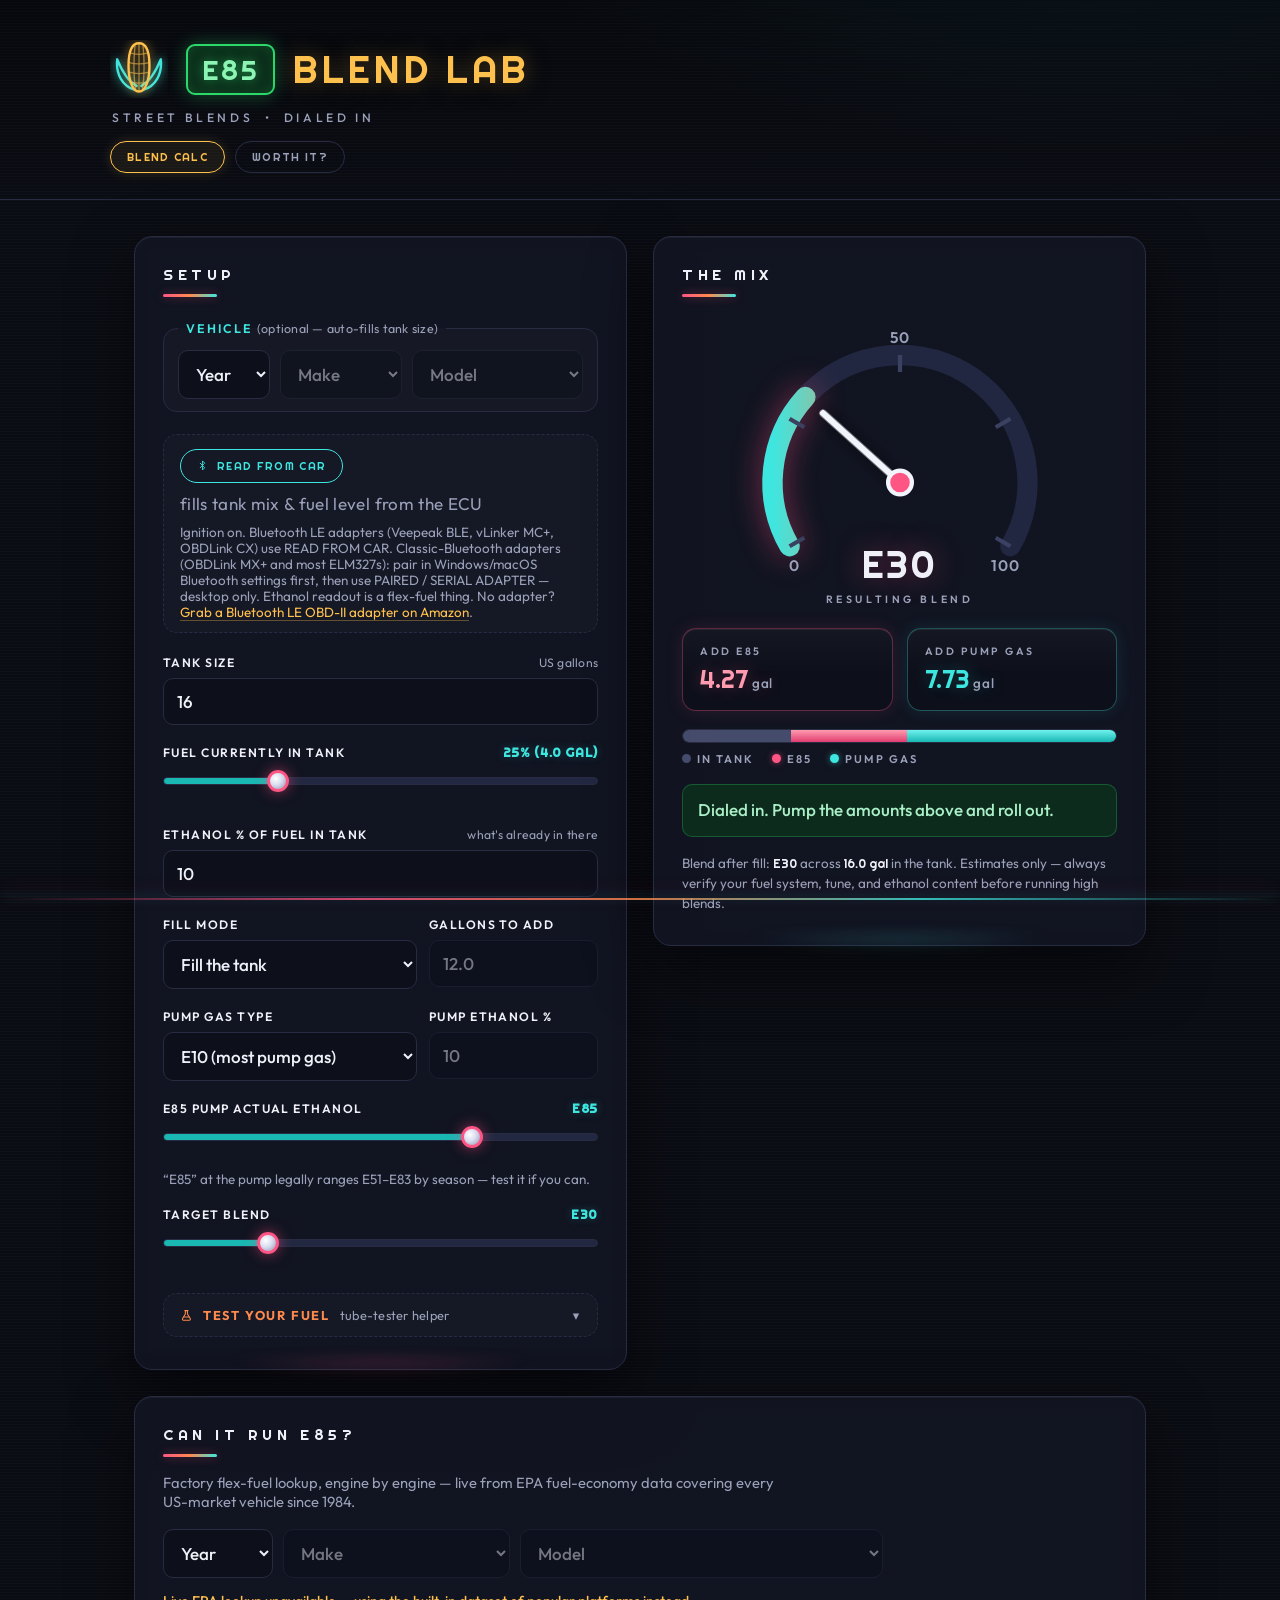
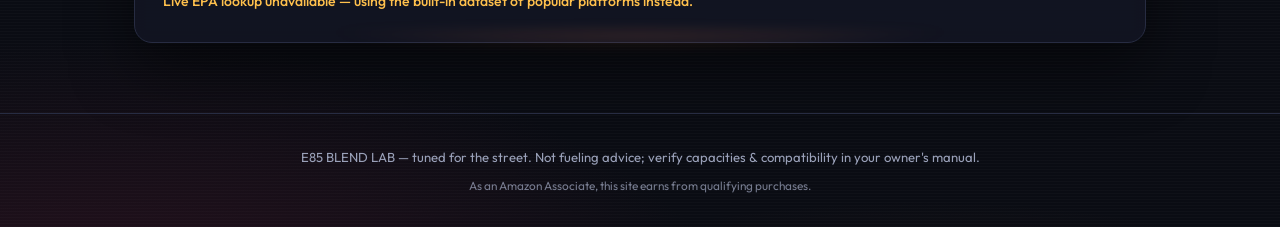
==== index.html @ 96142845 "Alpha: SEO pass — og:image card, sitemap, robots, JSON-LD, canonicals - og-image.png: 1200x630 neon " ====
<!DOCTYPE html>
<html lang="en">
<head>
<meta charset="UTF-8">
<meta name="viewport" content="width=device-width, initial-scale=1.0">
<title>E85 Blend Lab — Ethanol Mix Calculator</title>
<meta name="description" content="Retro California neon E85 blend calculator: dial in your target ethanol mix from your tank size, fuel level, and pump fuel.">
<meta name="color-scheme" content="dark">
<meta name="theme-color" content="#0a0c13">
<meta property="og:type" content="website">
<meta property="og:title" content="E85 Blend Lab — Ethanol Mix Calculator">
<meta property="og:description" content="Dial in your target ethanol blend: tank size, fuel level, pump gas, seasonal E85 — it tells you exactly what to pump.">
<meta property="og:url" content="https://protechguy.github.io/e85calc/">
<meta property="og:image" content="https://protechguy.github.io/e85calc/og-image.png">
<meta property="og:image:width" content="1200">
<meta property="og:image:height" content="630">
<meta name="twitter:card" content="summary_large_image">
<link rel="canonical" href="https://protechguy.github.io/e85calc/">
<link rel="preconnect" href="https://fonts.googleapis.com">
<link rel="preconnect" href="https://fonts.gstatic.com" crossorigin>
<link href="https://fonts.googleapis.com/css2?family=Righteous&family=Outfit:wght@400;500;600;700&display=swap" rel="stylesheet">
<link rel="stylesheet" href="styles.css">
<link rel="icon" href="icon.svg" type="image/svg+xml">
<link rel="apple-touch-icon" href="apple-touch-icon.png">
<link rel="manifest" href="manifest.webmanifest">
<script type="application/ld+json">
{
  "@context": "https://schema.org",
  "@type": "WebApplication",
  "name": "E85 Blend Lab",
  "url": "https://protechguy.github.io/e85calc/",
  "description": "Free E85 blend calculator: dial in your target ethanol mix from tank size, fuel level, and pump fuel — with factory flex-fuel lookup and OBD-II readout.",
  "applicationCategory": "UtilityApplication",
  "operatingSystem": "Any",
  "offers": { "@type": "Offer", "price": "0", "priceCurrency": "USD" }
}
</script>
</head>
<body>

<noscript>
  <p class="noscript-banner">This calculator needs JavaScript to run the blend math — enable it and reload.</p>
</noscript>

<header class="site-header">
  <div class="header-inner">
    <div class="logo">
      <svg class="logo-cob" width="52" height="52" viewBox="0 0 72 72" aria-hidden="true"
           fill="none" stroke-linecap="round" stroke-linejoin="round">
        <g class="cob-husk" stroke="#3ee6e0" stroke-width="3">
          <path d="M31 62 C15 57 7 42 9 24 C15 39 22 51 33 57"/>
          <path d="M41 62 C57 57 65 42 63 24 C57 39 50 51 39 57"/>
        </g>
        <g class="cob-body" stroke="#ffc14d" stroke-width="3" fill="#ffc14d0d">
          <path d="M36 4 C45 4 49 14 49 32 C49 50 44 64 36 64 C28 64 23 50 23 32 C23 14 27 4 36 4 Z"/>
        </g>
        <g class="cob-kernels" stroke="#ffc14d" stroke-width="1.6" opacity=".75">
          <path d="M31 7 C29.5 22 29.5 46 31.5 61"/>
          <path d="M36 4.5 L36 64"/>
          <path d="M41 7 C42.5 22 42.5 46 40.5 61"/>
          <path d="M24.5 16 Q36 19.5 47.5 16"/>
          <path d="M23.5 28 Q36 31.5 48.5 28"/>
          <path d="M23.5 40 Q36 43.5 48.5 40"/>
          <path d="M25 52 Q36 55 47 52"/>
        </g>
      </svg>
      <h1><span class="plate">E85</span> BLEND LAB</h1>
    </div>
    <p class="tagline">STREET BLENDS &nbsp;•&nbsp; DIALED IN</p>
    <nav class="site-nav" aria-label="Pages">
      <a class="nav-link is-current" href="./" aria-current="page">BLEND CALC</a>
      <a class="nav-link" href="costs.html">WORTH IT?</a>
    </nav>
  </div>
</header>

<main class="layout">

  <!-- ══════════ INPUTS ══════════ -->
  <section class="panel panel-inputs" aria-labelledby="inputs-title">
    <h2 id="inputs-title" class="panel-title">SETUP</h2>

    <fieldset class="veh-picker">
      <legend>VEHICLE <span class="optional">(optional — auto-fills tank size)</span></legend>
      <div class="veh-row">
        <select id="veh-year" aria-label="Vehicle year">
          <option value="">Year</option>
        </select>
        <select id="veh-make" aria-label="Vehicle make" disabled>
          <option value="">Make</option>
        </select>
        <select id="veh-model" aria-label="Vehicle model" disabled>
          <option value="">Model</option>
        </select>
      </div>
      <div id="veh-note" class="veh-note" role="status"></div>
    </fieldset>

    <!-- OBD-II readout — only revealed where Web Bluetooth / Web Serial exist -->
    <div id="obd-reader" class="obd-reader" hidden>
      <div class="obd-row">
        <button type="button" id="obd-btn" class="btn-neon">
          <svg class="ico" viewBox="0 0 24 24" aria-hidden="true"><path d="M7 7l10 10-5 5V2l5 5L7 17"/></svg>
          READ FROM CAR
        </button>
        <button type="button" id="obd-serial-btn" class="btn-neon" hidden>
          <svg class="ico" viewBox="0 0 24 24" aria-hidden="true"><path d="M4 9h16v6a2 2 0 0 1-2 2H6a2 2 0 0 1-2-2V9z"/><path d="M8 9V6m8 3V6M12 17v4"/></svg>
          PAIRED / SERIAL ADAPTER
        </button>
        <span class="optional">fills tank mix &amp; fuel level from the ECU</span>
      </div>
      <p id="obd-status" class="obd-status" role="status"></p>
      <p class="hint-block">
        Ignition on. Bluetooth&nbsp;LE adapters (Veepeak BLE, vLinker MC+, OBDLink&nbsp;CX)
        use READ FROM CAR. Classic-Bluetooth adapters (OBDLink&nbsp;MX+ and most ELM327s):
        pair in Windows/macOS Bluetooth settings first, then use PAIRED&nbsp;/&nbsp;SERIAL
        ADAPTER — desktop only. Ethanol readout is a flex-fuel thing.
        No adapter? <a class="aff-link" href="https://www.amazon.com/s?k=bluetooth+le+obd2+adapter&amp;tag=dosecomp-20" target="_blank" rel="sponsored noopener">Grab a Bluetooth&nbsp;LE OBD-II adapter on Amazon</a>.
      </p>
    </div>

    <div class="field">
      <label for="tank-size">TANK SIZE <span class="hint">US gallons</span></label>
      <input type="number" id="tank-size" min="1" max="60" step="0.1" value="16" inputmode="decimal">
    </div>

    <div class="field">
      <label for="fuel-level">FUEL CURRENTLY IN TANK <output id="fuel-level-out" for="fuel-level">25% (4.0 gal)</output></label>
      <input type="range" id="fuel-level" min="0" max="100" step="1" value="25">
    </div>

    <div class="field">
      <label for="current-eth">ETHANOL % OF FUEL IN TANK <span class="hint">what's already in there</span></label>
      <input type="number" id="current-eth" min="0" max="100" step="1" value="10" inputmode="numeric">
    </div>

    <div class="field-row">
      <div class="field">
        <label for="fill-mode">FILL MODE</label>
        <select id="fill-mode">
          <option value="full" selected>Fill the tank</option>
          <option value="partial">Partial fill…</option>
        </select>
      </div>
      <div class="field">
        <label for="add-gal">GALLONS TO ADD</label>
        <input type="number" id="add-gal" min="0" step="0.1" value="12" disabled inputmode="decimal">
      </div>
    </div>

    <div class="field-row">
      <div class="field">
        <label for="pump-type">PUMP GAS TYPE</label>
        <select id="pump-type">
          <option value="e10" selected>E10 (most pump gas)</option>
          <option value="e0">E0 (ethanol-free)</option>
          <option value="e15">E15</option>
          <option value="custom">Custom…</option>
        </select>
      </div>
      <div class="field">
        <label for="pump-eth">PUMP ETHANOL %</label>
        <input type="number" id="pump-eth" min="0" max="100" step="1" value="10" disabled inputmode="numeric">
      </div>
    </div>

    <div class="field">
      <label for="e85-eth">E85 PUMP ACTUAL ETHANOL <output id="e85-eth-out" for="e85-eth">E85</output></label>
      <input type="range" id="e85-eth" min="51" max="98" step="1" value="85">
      <p class="hint-block">“E85” at the pump legally ranges E51–E83 by season — test it if you can.</p>
    </div>

    <div class="field field-target">
      <label for="target-eth">TARGET BLEND <output id="target-eth-out" for="target-eth">E30</output></label>
      <input type="range" id="target-eth" min="10" max="98" step="1" value="30" class="target-slider">
    </div>

    <details class="tester">
      <summary>
        <svg class="ico" viewBox="0 0 24 24" aria-hidden="true"><path d="M9 3h6M10 3v6.2L4.8 18a2 2 0 0 0 1.7 3h11a2 2 0 0 0 1.7-3L14 9.2V3"/><path d="M7.5 15h9"/></svg>
        TEST YOUR FUEL <span class="optional">tube-tester helper</span>
      </summary>
      <p class="hint-block">
        Fill the tube with water to a line, top up with fuel, cap and shake, then
        let it settle. Ethanol bonds to the water and raises the separation line —
        enter the three readings and skip the printed scale.
      </p>
      <div class="tester-row">
        <div class="field">
          <label for="test-water">WATER LINE <span class="hint">ml</span></label>
          <input type="number" id="test-water" min="0" step="0.1" value="2" inputmode="decimal">
        </div>
        <div class="field">
          <label for="test-total">FUEL FILLED TO <span class="hint">ml</span></label>
          <input type="number" id="test-total" min="0" step="0.1" value="10" inputmode="decimal">
        </div>
        <div class="field">
          <label for="test-sep">LINE AFTER SHAKE <span class="hint">ml</span></label>
          <input type="number" id="test-sep" min="0" step="0.1" inputmode="decimal">
        </div>
      </div>
      <div class="tester-result">
        <span id="test-result" class="tester-pct">—</span>
        <button type="button" id="test-use-e85" class="btn-neon" disabled>USE FOR E85 PUMP</button>
        <button type="button" id="test-use-tank" class="btn-neon" disabled>USE FOR TANK MIX</button>
      </div>
      <p class="hint-block">Approximate — ignores the small volume shrink when water and ethanol mix, same as most testers' printed scales.</p>
      <p class="hint-block">No tester yet? <a class="aff-link" href="https://www.amazon.com/s?k=e85+ethanol+fuel+test+kit&amp;tag=dosecomp-20" target="_blank" rel="sponsored noopener">Grab a tube tester on Amazon</a> — a few bucks, lives in the glovebox.</p>
    </details>
  </section>

  <!-- ══════════ RESULTS ══════════ -->
  <section class="panel panel-results" aria-labelledby="results-title">
    <h2 id="results-title" class="panel-title">THE MIX</h2>

    <div class="gauge-wrap">
      <svg class="gauge" viewBox="0 0 200 170" role="img" aria-label="Resulting ethanol blend gauge">
        <defs>
          <linearGradient id="gauge-grad" x1="0%" y1="100%" x2="100%" y2="100%">
            <stop offset="0%" stop-color="#3ee6e0"/>
            <stop offset="50%" stop-color="#ff8a4d"/>
            <stop offset="100%" stop-color="#ff5585"/>
          </linearGradient>
        </defs>
        <path class="gauge-track" d="M 35.05 132.5 A 75 75 0 1 1 164.95 132.5" />
        <path id="gauge-arc" class="gauge-fill" d="M 35.05 132.5 A 75 75 0 1 1 164.95 132.5" />
        <g class="gauge-ticks" aria-hidden="true">
          <line x1="100" y1="20" x2="100" y2="30"/>
          <line x1="35.05" y1="132.5" x2="43.7" y2="127.5"/>
          <line x1="164.95" y1="132.5" x2="156.3" y2="127.5"/>
          <line x1="35" y1="57.5" x2="43.7" y2="62.5"/>
          <line x1="165" y1="57.5" x2="156.3" y2="62.5"/>
        </g>
        <g class="gauge-tick-labels" aria-hidden="true">
          <text x="38" y="147" text-anchor="middle">0</text>
          <text x="100" y="13" text-anchor="middle">50</text>
          <text x="162" y="147" text-anchor="middle">100</text>
        </g>
        <line id="gauge-needle" class="gauge-needle" x1="100" y1="95" x2="100" y2="34"/>
        <circle class="gauge-hub" cx="100" cy="95" r="7"/>
      </svg>
      <div class="gauge-readout">
        <span id="gauge-value" class="gauge-big">E30</span>
        <span class="gauge-label">RESULTING BLEND</span>
      </div>
    </div>

    <div class="orders">
      <div class="order-card order-e85">
        <span class="order-label">ADD E85</span>
        <span id="add-e85" class="order-value">0.00<span class="unit"> gal</span></span>
      </div>
      <div class="order-card order-gas">
        <span class="order-label">ADD PUMP GAS</span>
        <span id="add-gas" class="order-value">0.00<span class="unit"> gal</span></span>
      </div>
    </div>

    <div class="mix-bar" aria-hidden="true">
      <div id="mix-existing" class="mix-seg seg-existing" title="Fuel already in tank"></div>
      <div id="mix-e85" class="mix-seg seg-e85" title="E85 to add"></div>
      <div id="mix-gas" class="mix-seg seg-gas" title="Pump gas to add"></div>
    </div>
    <div class="mix-legend">
      <span><i class="dot dot-existing"></i>IN TANK</span>
      <span><i class="dot dot-e85"></i>E85</span>
      <span><i class="dot dot-gas"></i>PUMP GAS</span>
    </div>

    <p id="status-msg" class="status ok" role="status"></p>

    <p class="fine-print">
      Blend after fill: <strong id="final-blend">E30</strong> across
      <strong id="final-total">16.0 gal</strong> in the tank. Estimates only — always verify
      your fuel system, tune, and ethanol content before running high blends.
    </p>
  </section>

  <!-- ══════════ COMPATIBILITY ══════════ -->
  <section class="panel panel-compat" aria-labelledby="compat-title">
    <h2 id="compat-title" class="panel-title">CAN IT RUN E85?</h2>
    <p class="compat-intro">
      Factory flex-fuel lookup, engine by engine — live from EPA fuel-economy
      data covering every US-market vehicle since 1984.
    </p>

    <div class="veh-row compat-row">
      <select id="compat-year" aria-label="Compatibility check: vehicle year">
        <option value="">Year</option>
      </select>
      <select id="compat-make" aria-label="Compatibility check: vehicle make" disabled>
        <option value="">Make</option>
      </select>
      <select id="compat-model" aria-label="Compatibility check: vehicle model" disabled>
        <option value="">Model</option>
      </select>
    </div>

    <p id="compat-status" class="compat-status" role="status" hidden></p>
    <div id="compat-verdict" class="compat-verdict" hidden></div>
    <div id="compat-tank" class="compat-tank" hidden></div>
    <ul id="compat-variants" class="compat-variants" hidden></ul>
    <div id="compat-mods" class="compat-mods" hidden></div>
  </section>

</main>

<button type="button" id="quickbar" class="quickbar" aria-label="Jump to results">
  <span id="qb-blend" class="quickbar-blend">E30</span>
  <span class="quickbar-adds">
    <span class="qb-e85">E85 <span id="qb-e85">0.0</span> gal</span>
    <span class="qb-gas">GAS <span id="qb-gas">0.0</span> gal</span>
  </span>
  <span class="quickbar-arrow" aria-hidden="true">▼</span>
</button>

<footer class="site-footer">
  <p>E85 BLEND LAB — tuned for the street. Not fueling advice; verify capacities &amp; compatibility in your owner's manual.</p>
  <p class="aff-disclosure">As an Amazon Associate, this site earns from qualifying purchases.</p>
</footer>

<script src="vehicles.js"></script>
<script src="app.js"></script>
<script src="compat.js"></script>
<script src="obd.js"></script>
</body>
</html>
---- styles.css ----
/* ═══════════════════════════════════════════════════════════════════════
   E85 BLEND LAB — retro California neon theme
   Sunset-strip aesthetic: asphalt ground, glassy panels, magenta/teal
   neon with a warm sunset accent.
   ═══════════════════════════════════════════════════════════════════════ */

:root {
  color-scheme: dark;        /* native controls (spinners, dropdowns) in dark */
  --magenta: #ff5585;        /* warm coral-magenta neon */
  --magenta-hot: #ff9bb0;
  --sunset: #ff8a4d;         /* sunset orange */
  --teal: #3ee6e0;          /* neon teal */
  --teal-deep: #19b8b3;
  --green: #2bd96a;
  --amber: #ffc14d;
  --ink: #0a0c13;           /* midnight asphalt */
  --panel: #131624da;
  --panel-deep: #0d101b;
  --line: #272c42;
  --text: #f0f1f8;
  --text-dim: #9aa1b9;
  --font-display: "Righteous", "Segoe UI", system-ui, sans-serif;
  --font-ui: "Outfit", "Segoe UI", system-ui, sans-serif;
}

* { box-sizing: border-box; }

/* `hidden` must always win, even over display:flex/grid rules below */
[hidden] { display: none !important; }

html, body { margin: 0; padding: 0; }

body {
  min-height: 100vh;
  font-family: var(--font-ui);
  font-size: 17px;
  color: var(--text);
  background:
    /* neon underglow washes */
    radial-gradient(1000px 480px at 85% -8%, #12454d66, transparent 62%),
    radial-gradient(1100px 560px at 8% 108%, #6e1f3859, transparent 60%),
    radial-gradient(700px 300px at 50% 115%, #ff55852e, transparent 70%),
    radial-gradient(900px 380px at 72% 112%, #ff8a4d21, transparent 65%),
    /* fine asphalt grain */
    repeating-linear-gradient(0deg, #ffffff05 0 1px, transparent 1px 3px),
    var(--ink);
}

/* neon horizon line pinned to the bottom of the viewport */
body::after {
  content: "";
  position: fixed;
  left: 0; right: 0; bottom: 0;
  height: 2px;
  background: linear-gradient(90deg, transparent, var(--magenta) 28%, var(--sunset) 50%, var(--teal) 72%, transparent);
  filter: blur(.5px);
  opacity: .8;
  box-shadow: 0 -6px 24px #ff558555, 0 -2px 10px #3ee6e044;
  pointer-events: none;
  z-index: 2;
}

/* ── Header ─────────────────────────────────────────────────────────── */
.site-header {
  position: relative;
  z-index: 1;
  padding: 40px 24px 26px;
  border-bottom: 1px solid var(--line);
  background: linear-gradient(180deg, #00000055, transparent);
}

.header-inner { max-width: 1060px; margin: 0 auto; }

.logo { display: flex; align-items: center; gap: 18px; }

/* neon corn cob mark — amber kernels, teal husk, tube-sign glow */
.logo-cob {
  width: clamp(44px, 6vw, 58px);
  height: auto;
  flex-shrink: 0;
  fill: none;
  stroke-linecap: round;
  stroke-linejoin: round;
}

.logo-cob .cob-body path {
  stroke: var(--amber);
  stroke-width: 3;
  fill: #ffc14d0d;
  filter: drop-shadow(0 0 5px #ffc14d99) drop-shadow(0 0 14px #ffc14d40);
}

.logo-cob .cob-kernels path {
  stroke: var(--amber);
  stroke-width: 1.6;
  opacity: .75;
}

.logo-cob .cob-husk path {
  stroke: var(--teal);
  stroke-width: 3;
  filter: drop-shadow(0 0 5px #3ee6e099) drop-shadow(0 0 14px #3ee6e040);
}

/* license-plate logo mark — pump-sign green */
.plate {
  font-family: var(--font-display);
  font-size: .72em;
  padding: 6px 14px 5px;
  border: 2px solid var(--green);
  border-radius: 9px;
  color: #8df5b4;
  background: #0c2b1a;
  letter-spacing: .1em;
  box-shadow:
    0 0 18px #2bd96a59,
    inset 0 0 14px #2bd96a2b;
  text-shadow: 0 0 12px #2bd96aaa;
}

.logo h1 {
  margin: 0;
  display: flex;
  align-items: center;
  gap: 18px;
  font-family: var(--font-display);
  font-weight: 400;
  font-size: clamp(1.5rem, 4.2vw, 2.4rem);
  letter-spacing: .1em;
  text-transform: uppercase;
  color: var(--amber);
  text-shadow: 0 0 22px #ffc14d55, 0 2px 24px #00000088;
}

.tagline {
  margin: 12px 0 0 2px;
  font-weight: 500;
  letter-spacing: .3em;
  font-size: .76rem;
  color: var(--text-dim);
}

/* page tabs */
.site-nav {
  margin-top: 16px;
  display: flex;
  gap: 10px;
}

.nav-link {
  font-family: var(--font-display);
  font-size: .68rem;
  letter-spacing: .12em;
  padding: 8px 16px;
  border-radius: 20px;
  border: 1px solid var(--line);
  color: var(--text-dim);
  text-decoration: none;
  transition: color .2s, border-color .2s, box-shadow .2s;
}

.nav-link:hover, .nav-link:focus-visible {
  color: var(--teal);
  border-color: var(--teal);
  box-shadow: 0 0 12px #3ee6e033;
  outline: none;
}

.nav-link.is-current {
  color: var(--amber);
  border-color: var(--amber);
  background: #ffc14d12;
  box-shadow: 0 0 12px #ffc14d2b;
}

/* ── Layout ─────────────────────────────────────────────────────────── */
.layout {
  position: relative;
  z-index: 1;
  max-width: 1060px;
  margin: 36px auto 70px;
  padding: 0 24px;
  display: grid;
  grid-template-columns: minmax(0, 1fr) minmax(0, 1fr);
  gap: 26px;
  align-items: start;
}

@media (max-width: 880px) {
  .layout { grid-template-columns: 1fr; }
}

.panel {
  background: var(--panel);
  border: 1px solid var(--line);
  border-radius: 18px;
  padding: 28px 28px 32px;
  backdrop-filter: blur(6px);
  box-shadow:
    0 24px 60px #00000080,
    inset 0 1px 0 #ffffff0d;   /* glass top edge */
  position: relative;
}

/* soft underglow beneath each panel */
.panel::after {
  content: "";
  position: absolute;
  left: 8%; right: 8%; bottom: -14px;
  height: 26px;
  background: radial-gradient(50% 100% at 50% 0%, #ff558530, transparent 75%);
  filter: blur(6px);
  pointer-events: none;
}

.panel-results::after {
  background: radial-gradient(50% 100% at 50% 0%, #3ee6e02b, transparent 75%);
}

.panel-title {
  margin: 0 0 24px;
  font-family: var(--font-display);
  font-weight: 400;
  font-size: .95rem;
  letter-spacing: .3em;
  color: var(--text);
}

.panel-title .num { display: none; }

.panel-title::after {
  content: "";
  display: block;
  width: 54px;
  height: 3px;
  margin-top: 10px;
  border-radius: 2px;
  background: linear-gradient(90deg, var(--magenta), var(--sunset), var(--teal));
  box-shadow: 0 0 10px #ff558566;
}

/* ── Vehicle picker ─────────────────────────────────────────────────── */
.veh-picker {
  border: 1px solid var(--line);
  border-radius: 14px;
  padding: 14px 14px 12px;
  margin: 0 0 22px;
  background: #ffffff05;
}

.veh-picker legend {
  padding: 0 8px;
  font-weight: 600;
  letter-spacing: .16em;
  font-size: .78rem;
  color: var(--teal);
}

.optional { color: var(--text-dim); font-weight: 400; letter-spacing: .02em; text-transform: none; }

.veh-row {
  display: grid;
  grid-template-columns: 92px 1fr 1.4fr;
  gap: 10px;
}

@media (max-width: 480px) { .veh-row { grid-template-columns: 1fr; } }

.veh-note { margin-top: 12px; display: flex; flex-wrap: wrap; gap: 6px 10px; align-items: center; }
.veh-note:empty { display: none; }

.badge, .badge-tank {
  font-family: var(--font-display);
  font-size: .6rem;
  font-weight: 400;
  letter-spacing: .1em;
  padding: 5px 10px;
  border-radius: 20px;
  white-space: nowrap;
  flex-shrink: 0;
}

.badge-tank { background: #ffffff0f; border: 1px solid var(--line); }
.badge-ffv  { background: #0d3524; border: 1px solid #2bd96a55; color: var(--green); box-shadow: 0 0 12px #2bd96a22; }
.badge-mod  { background: #3a2c10; border: 1px solid #ffc14d55; color: var(--amber); }
.badge-sub  { flex-basis: 100%; font-size: .8rem; color: var(--text-dim); line-height: 1.4; }

/* ── OBD-II reader ──────────────────────────────────────────────────── */
.obd-reader {
  border: 1px dashed var(--line);
  border-radius: 14px;
  padding: 14px 16px 12px;
  margin: 0 0 22px;
  background: #ffffff05;
}

.obd-row {
  display: flex;
  align-items: center;
  flex-wrap: wrap;
  gap: 10px 14px;
}

.obd-status { margin: 10px 0 0; font-size: .88rem; font-weight: 500; line-height: 1.45; }
.obd-status:empty { display: none; }
.obd-status.busy { color: var(--teal); }
.obd-status.ok   { color: #a9efc7; }
.obd-status.warn { color: var(--amber); }

.obd-reader .hint-block { margin-top: 10px; }

/* ── Fields ─────────────────────────────────────────────────────────── */
.field { margin-bottom: 20px; }

.field-row {
  display: grid;
  grid-template-columns: 1.5fr 1fr;
  gap: 12px;
}

label {
  display: flex;
  justify-content: space-between;
  align-items: baseline;
  gap: 10px;
  font-weight: 600;
  letter-spacing: .12em;
  font-size: .76rem;
  margin-bottom: 8px;
  color: var(--text);
  text-transform: uppercase;
}

.hint { color: var(--text-dim); font-weight: 400; letter-spacing: .02em; text-transform: none; }

.hint-block {
  margin: 8px 0 0;
  font-size: .84rem;
  color: var(--text-dim);
}

output {
  font-family: var(--font-display);
  font-size: .78rem;
  color: var(--teal);
  letter-spacing: .05em;
  text-shadow: 0 0 10px #3ee6e044;
}

input[type="number"], select {
  width: 100%;
  padding: 12px 13px;
  font: inherit;
  font-weight: 500;
  color: var(--text);
  background: var(--panel-deep);
  border: 1px solid var(--line);
  border-radius: 10px;
  outline: none;
  transition: border-color .15s, box-shadow .15s;
}

input[type="number"]:focus, select:focus {
  border-color: var(--magenta);
  box-shadow: 0 0 0 3px #ff55852e, 0 0 14px #ff558533;
}

input:disabled, select:disabled { opacity: .45; }

/* sliders — slim visible track, but a 44px-tall touch/click target */
input[type="range"] {
  --fill: 0%;
  --track: linear-gradient(90deg, var(--teal-deep) var(--fill), #232842 var(--fill));
  width: 100%;
  appearance: none;
  -webkit-appearance: none;
  height: 44px;
  margin: -10px 0;
  background: transparent;
  outline: none;
  cursor: pointer;
  touch-action: manipulation;
}

input[type="range"]:focus-visible {
  border-radius: 8px;
  box-shadow: 0 0 0 3px #ff55852e;
}

input[type="range"]::-webkit-slider-runnable-track {
  height: 8px;
  border-radius: 6px;
  border: 1px solid var(--line);
  background: var(--track);
}

input[type="range"]::-webkit-slider-thumb {
  -webkit-appearance: none;
  width: 22px; height: 22px;
  margin-top: -8px;               /* center the thumb on the 8px track */
  border-radius: 50%;
  background: radial-gradient(circle at 35% 35%, #fff, #d9dcef 45%, #8f93ad);
  border: 3px solid var(--magenta);
  cursor: pointer;
  box-shadow: 0 0 14px #ff558588;
}

input[type="range"]::-moz-range-track {
  height: 8px;
  border-radius: 6px;
  border: 1px solid var(--line);
  background: var(--track);
}

input[type="range"]::-moz-range-thumb {
  width: 18px; height: 18px;
  border-radius: 50%;
  background: #eceef8;
  border: 3px solid var(--magenta);
  cursor: pointer;
  box-shadow: 0 0 14px #ff558588;
}

/* target slider keeps its blend-spectrum gradient instead of a fill */
.target-slider {
  --track: linear-gradient(90deg, #1d4a48, #7a4327, #8f2f4a);
}

/* ── Tube-tester helper ─────────────────────────────────────────────── */
.tester {
  margin-top: 24px;
  border: 1px dashed var(--line);
  border-radius: 14px;
  padding: 0 16px;
  background: #ffffff05;
}

.tester[open] { padding-bottom: 14px; }

.tester summary {
  cursor: pointer;
  padding: 13px 0;
  font-weight: 700;
  letter-spacing: .14em;
  font-size: .8rem;
  color: var(--sunset);
  list-style: none;
  display: flex;
  align-items: center;
  gap: 10px;
  transition: color .2s;
}

.tester summary:hover { color: var(--amber); }

.tester summary:focus-visible {
  outline: none;
  border-radius: 8px;
  box-shadow: 0 0 0 3px #ff8a4d2e;
}

.tester summary::-webkit-details-marker { display: none; }

.tester summary::after {
  content: "▾";
  margin-left: auto;
  color: var(--text-dim);
  transition: transform .2s;
}

.tester[open] summary::after { transform: rotate(180deg); }

.tester-row {
  display: grid;
  grid-template-columns: repeat(3, 1fr);
  gap: 12px;
  margin-top: 12px;
}

@media (max-width: 480px) { .tester-row { grid-template-columns: 1fr; } }

.tester-result {
  display: flex;
  align-items: center;
  flex-wrap: wrap;
  gap: 12px;
  margin-top: 2px;
}

.tester-pct {
  font-family: var(--font-display);
  font-size: 1.5rem;
  color: var(--sunset);
  text-shadow: 0 0 14px #ff8a4d55;
  min-width: 72px;
}

.btn-neon:disabled {
  opacity: .4;
  cursor: default;
  box-shadow: none;
  background: transparent;
}

/* ── Gauge ──────────────────────────────────────────────────────────── */
.gauge-wrap { position: relative; max-width: 340px; margin: 0 auto 8px; }

.gauge { width: 100%; display: block; }

.gauge-track {
  fill: none;
  stroke: #222741;
  stroke-width: 12;
  stroke-linecap: round;
}

.gauge-fill {
  fill: none;
  stroke: url(#gauge-grad);
  stroke-width: 12;
  stroke-linecap: round;
  stroke-dasharray: 314;
  stroke-dashoffset: 314;
  filter: drop-shadow(0 0 9px #ff558577);
  transition: stroke-dashoffset .35s cubic-bezier(.2,.8,.3,1);
}

.gauge-ticks line { stroke: #3b4160; stroke-width: 2.5; }

.gauge-tick-labels text {
  font-family: var(--font-ui);
  font-size: 9px;
  font-weight: 600;
  letter-spacing: .08em;
  fill: var(--text-dim);
}

.gauge-needle {
  stroke: #f2f4fc;
  stroke-width: 4;
  stroke-linecap: round;
  transform-origin: 100px 95px;
  transform-box: view-box;
  transform: rotate(-120deg);
  transition: transform .35s cubic-bezier(.2,.8,.3,1);
  filter: drop-shadow(0 0 4px #00000099);
}

.gauge-hub { fill: var(--magenta); stroke: #f2f4fc; stroke-width: 2.5; }

.gauge-readout {
  position: absolute;
  left: 0; right: 0; bottom: 4px;
  text-align: center;
  pointer-events: none;
}

.gauge-big {
  display: block;
  font-family: var(--font-display);
  font-weight: 400;
  font-size: 2.4rem;
  letter-spacing: .05em;
  text-shadow: 0 0 30px #ff558566;
}

.gauge-label {
  display: block;
  font-size: .66rem;
  font-weight: 600;
  letter-spacing: .34em;
  color: var(--text-dim);
  margin-top: 4px;
}

/* ── Fill order cards ───────────────────────────────────────────────── */
.orders {
  display: grid;
  grid-template-columns: 1fr 1fr;
  gap: 14px;
  margin: 18px 0 18px;
}

.order-card {
  border-radius: 14px;
  padding: 15px 17px;
  border: 1px solid var(--line);
  background: linear-gradient(180deg, #ffffff08, transparent 55%), var(--panel-deep);
}

.order-e85 { border-color: #ff558555; box-shadow: 0 0 18px #ff55851e, inset 0 1px 0 #ffffff10; }
.order-gas { border-color: #3ee6e04d; box-shadow: 0 0 18px #3ee6e01a, inset 0 1px 0 #ffffff10; }

.order-label {
  display: block;
  font-size: .66rem;
  font-weight: 600;
  letter-spacing: .24em;
  color: var(--text-dim);
  margin-bottom: 5px;
}

.order-value {
  font-family: var(--font-display);
  font-weight: 400;
  font-size: 1.55rem;
}

.order-e85 .order-value { color: var(--magenta-hot); text-shadow: 0 0 16px #ff558555; }
.order-gas .order-value { color: var(--teal); text-shadow: 0 0 16px #3ee6e044; }

.order-value .unit, .unit {
  font-size: .55em;
  font-family: var(--font-ui);
  font-weight: 500;
  color: var(--text-dim);
  letter-spacing: .06em;
}

/* ── Mix bar ────────────────────────────────────────────────────────── */
.mix-bar {
  display: flex;
  height: 14px;
  border-radius: 7px;
  overflow: hidden;
  border: 1px solid var(--line);
  background: var(--panel-deep);
}

.mix-seg { transition: width .35s cubic-bezier(.2,.8,.3,1); }
.seg-existing { background: #454b6b; }
.seg-e85 { background: linear-gradient(180deg, var(--magenta-hot), #e03e70); }
.seg-gas { background: linear-gradient(180deg, #6ff2ed, var(--teal-deep)); }

.mix-legend {
  display: flex;
  gap: 18px;
  margin-top: 9px;
  font-size: .7rem;
  font-weight: 600;
  letter-spacing: .18em;
  color: var(--text-dim);
}

.dot {
  display: inline-block;
  width: 9px; height: 9px;
  border-radius: 50%;
  margin-right: 6px;
}

.dot-existing { background: #454b6b; }
.dot-e85 { background: var(--magenta); box-shadow: 0 0 6px #ff558588; }
.dot-gas { background: var(--teal); box-shadow: 0 0 6px #3ee6e088; }

/* ── Worth-it page: break-even stat & cost rows ─────────────────────── */
.be-wrap {
  text-align: center;
  margin: 6px 0 18px;
  display: flex;
  flex-direction: column;
  gap: 6px;
}

.be-label {
  font-size: .68rem;
  font-weight: 600;
  letter-spacing: .3em;
  color: var(--text-dim);
}

.be-big {
  font-family: var(--font-display);
  font-size: 3rem;
  color: var(--green);
  text-shadow: 0 0 28px #2bd96a55;
}

.be-note {
  font-size: .84rem;
  color: var(--text-dim);
  max-width: 40ch;
  margin: 0 auto;
  line-height: 1.4;
}

.cost-rows { margin: 20px 0 4px; display: grid; gap: 13px; }

.cost-row {
  display: grid;
  grid-template-columns: 110px 1fr;
  gap: 4px 12px;
  align-items: center;
}

.cost-name {
  font-family: var(--font-display);
  font-size: .62rem;
  letter-spacing: .08em;
  color: var(--text-dim);
}

.cost-bar {
  height: 12px;
  border-radius: 6px;
  border: 1px solid var(--line);
  background: var(--panel-deep);
  overflow: hidden;
}

.cost-fill { height: 100%; border-radius: 6px; transition: width .35s cubic-bezier(.2,.8,.3,1); }
.fill-pump  { background: #454b6b; }
.fill-blend { background: linear-gradient(90deg, var(--teal-deep), var(--teal)); box-shadow: 0 0 10px #3ee6e044; }
.fill-e85   { background: linear-gradient(90deg, #e03e70, var(--magenta-hot)); box-shadow: 0 0 10px #ff558544; }

.cost-figs {
  grid-column: 2;
  font-size: .8rem;
  color: var(--text-dim);
}

.cost-figs strong { color: var(--text); font-weight: 600; }

.delta-note {
  margin: 14px 0 0;
  font-weight: 600;
  color: var(--text);
}

/* ── Status & fine print ────────────────────────────────────────────── */
.status {
  margin: 18px 0 0;
  padding: 13px 15px;
  border-radius: 10px;
  font-weight: 500;
  line-height: 1.45;
  border: 1px solid;
}

.status.ok   { background: #0d2b1c; border-color: #2bd96a44; color: #a9efc7; }
.status.warn { background: #322408; border-color: #ffc14d44; color: #ffdf9e; }

.fine-print {
  margin: 16px 0 0;
  font-size: .84rem;
  color: var(--text-dim);
  line-height: 1.5;
}

.fine-print strong { color: var(--text); font-family: var(--font-display); font-weight: 400; font-size: .9em; }

/* ── Compatibility panel ────────────────────────────────────────────── */
.panel-compat { grid-column: 1 / -1; }

.panel-compat::after {
  background: radial-gradient(50% 100% at 50% 0%, #ff8a4d2b, transparent 75%);
}

.compat-intro {
  margin: -8px 0 18px;
  color: var(--text-dim);
  font-size: .92rem;
  max-width: 62ch;
}

.compat-row { max-width: 720px; grid-template-columns: 110px 1fr 1.6fr; }

@media (max-width: 480px) { .compat-row { grid-template-columns: 1fr; } }

.compat-status {
  margin: 14px 0 0;
  font-size: .88rem;
  font-weight: 500;
}

.compat-status.busy { color: var(--teal); }
.compat-status.warn { color: var(--amber); }

.compat-verdict {
  margin: 16px 0 0;
  padding: 15px 17px;
  border-radius: 12px;
  border: 1px solid;
  display: flex;
  flex-direction: column;
  gap: 5px;
  line-height: 1.45;
}

.compat-verdict strong {
  font-family: var(--font-display);
  font-weight: 400;
  font-size: 1.02rem;
  letter-spacing: .04em;
}

.compat-verdict.good  { background: #0d2b1c; border-color: #2bd96a44; color: #a9efc7; box-shadow: 0 0 18px #2bd96a1a; }
.compat-verdict.mixed { background: #322408; border-color: #ffc14d44; color: #ffdf9e; }
.compat-verdict.bad   { background: #33101d; border-color: #ff558544; color: #ffb8ce; box-shadow: 0 0 18px #ff55851a; }

.compat-tank {
  margin: 14px 0 0;
  padding: 12px 15px;
  border-radius: 10px;
  border: 1px dashed #3ee6e055;
  background: #0d2321;
  display: flex;
  flex-wrap: wrap;
  align-items: center;
  justify-content: space-between;
  gap: 10px 16px;
  color: #b8f4f1;
  font-size: .92rem;
  line-height: 1.4;
}

.btn-neon {
  font-family: var(--font-display);
  font-size: .68rem;
  letter-spacing: .12em;
  padding: 9px 16px;
  border-radius: 20px;
  border: 1px solid var(--teal);
  background: transparent;
  color: var(--teal);
  cursor: pointer;
  white-space: nowrap;
  transition: background .15s, box-shadow .15s;
}

.btn-neon:hover:not(:disabled), .btn-neon:focus-visible:not(:disabled) {
  background: #3ee6e01a;
  box-shadow: 0 0 14px #3ee6e055;
  outline: none;
}

.compat-variants {
  list-style: none;
  margin: 14px 0 0;
  padding: 0;
  display: grid;
  grid-template-columns: repeat(auto-fill, minmax(300px, 1fr));
  gap: 10px;
}

.variant {
  display: flex;
  justify-content: space-between;
  align-items: center;
  gap: 12px;
  padding: 11px 14px;
  border-radius: 10px;
  border: 1px solid var(--line);
  background: var(--panel-deep);
  font-weight: 500;
  font-size: .92rem;
}

.variant.is-ffv { border-color: #2bd96a44; }

.variant-name { color: var(--text); }

.compat-mods {
  margin: 18px 0 0;
  padding: 17px 19px;
  border-radius: 12px;
  border: 1px solid var(--line);
  background: #ffffff05;
  max-width: 72ch;
}

.compat-mods h3 {
  margin: 0 0 8px;
  font-family: var(--font-display);
  font-weight: 400;
  font-size: .92rem;
  letter-spacing: .06em;
  color: var(--sunset);
}

.compat-mods p { margin: 0 0 8px; color: var(--text-dim); }

.compat-mods ul {
  margin: 0 0 10px;
  padding-left: 20px;
  display: grid;
  gap: 7px;
  color: var(--text-dim);
  line-height: 1.45;
}

.compat-mods strong { color: var(--text); font-weight: 600; }

.compat-fineprint { font-size: .84rem; }

/* ── Footer ─────────────────────────────────────────────────────────── */
.site-footer {
  position: relative;
  z-index: 1;
  border-top: 1px solid var(--line);
  padding: 22px 24px 34px;
  text-align: center;
  color: var(--text-dim);
  font-size: .82rem;
}

.aff-disclosure { margin: 8px 0 0; font-size: .74rem; opacity: .75; }

.aff-link {
  color: var(--amber);
  text-decoration: underline;
  text-decoration-color: #ffc14d55;
  text-underline-offset: 3px;
  transition: color .2s, text-decoration-color .2s;
}

.aff-link:hover, .aff-link:focus-visible {
  color: #ffd98a;
  text-decoration-color: var(--amber);
}

/* ── Inline SVG icons ───────────────────────────────────────────────── */
.ico {
  width: 1em;
  height: 1em;
  flex-shrink: 0;
  vertical-align: -0.12em;
  fill: none;
  stroke: currentColor;
  stroke-width: 2;
  stroke-linecap: round;
  stroke-linejoin: round;
}

.ico-solid { fill: currentColor; stroke: none; }

.badge .ico, .compat-verdict .ico { margin-right: 4px; }
.btn-neon .ico { margin-right: 5px; }

/* ── No-JS fallback ─────────────────────────────────────────────────── */
.noscript-banner {
  max-width: 1060px;
  margin: 20px auto 0;
  padding: 14px 18px;
  border: 1px solid #ffc14d66;
  border-radius: 12px;
  background: #322408;
  color: #ffdf9e;
  font-weight: 500;
}

/* ── Mobile quick-bar (results at a glance while you scroll) ────────── */
.quickbar {
  position: fixed;
  left: 12px; right: 12px;
  bottom: calc(12px + env(safe-area-inset-bottom, 0px));
  z-index: 10;
  display: none;
  width: auto;
  align-items: center;
  justify-content: space-between;
  gap: 12px;
  padding: 12px 16px;
  font: inherit;
  border: 1px solid var(--line);
  border-radius: 14px;
  background: #10131fee;
  backdrop-filter: blur(8px);
  box-shadow: 0 12px 40px #000000c0, 0 0 18px #3ee6e022, inset 0 1px 0 #ffffff0d;
  color: var(--text);
  cursor: pointer;
  transform: translateY(140%);
  transition: transform .3s cubic-bezier(.2,.8,.3,1);
}

.quickbar.is-visible { transform: translateY(0); }

.quickbar:focus-visible {
  outline: none;
  border-color: var(--teal);
  box-shadow: 0 0 0 3px #3ee6e02e, 0 12px 40px #000000c0;
}

.quickbar-blend {
  font-family: var(--font-display);
  font-size: 1.3rem;
  color: var(--teal);
  text-shadow: 0 0 12px #3ee6e055;
}

.quickbar-adds {
  display: flex;
  gap: 14px;
  font-size: .82rem;
  font-weight: 600;
  letter-spacing: .04em;
  white-space: nowrap;
}

.quickbar-adds .qb-e85 { color: var(--magenta-hot); }
.quickbar-adds .qb-gas { color: var(--teal); }

.quickbar-arrow { color: var(--text-dim); font-size: .9rem; }

@media (max-width: 880px) {
  .quickbar { display: flex; }
  body.has-quickbar .site-footer { padding-bottom: 96px; }
}

/* ── Motion preferences ─────────────────────────────────────────────── */
@media (prefers-reduced-motion: reduce) {
  .gauge-fill, .gauge-needle, .mix-seg, .quickbar { transition: none; }
}
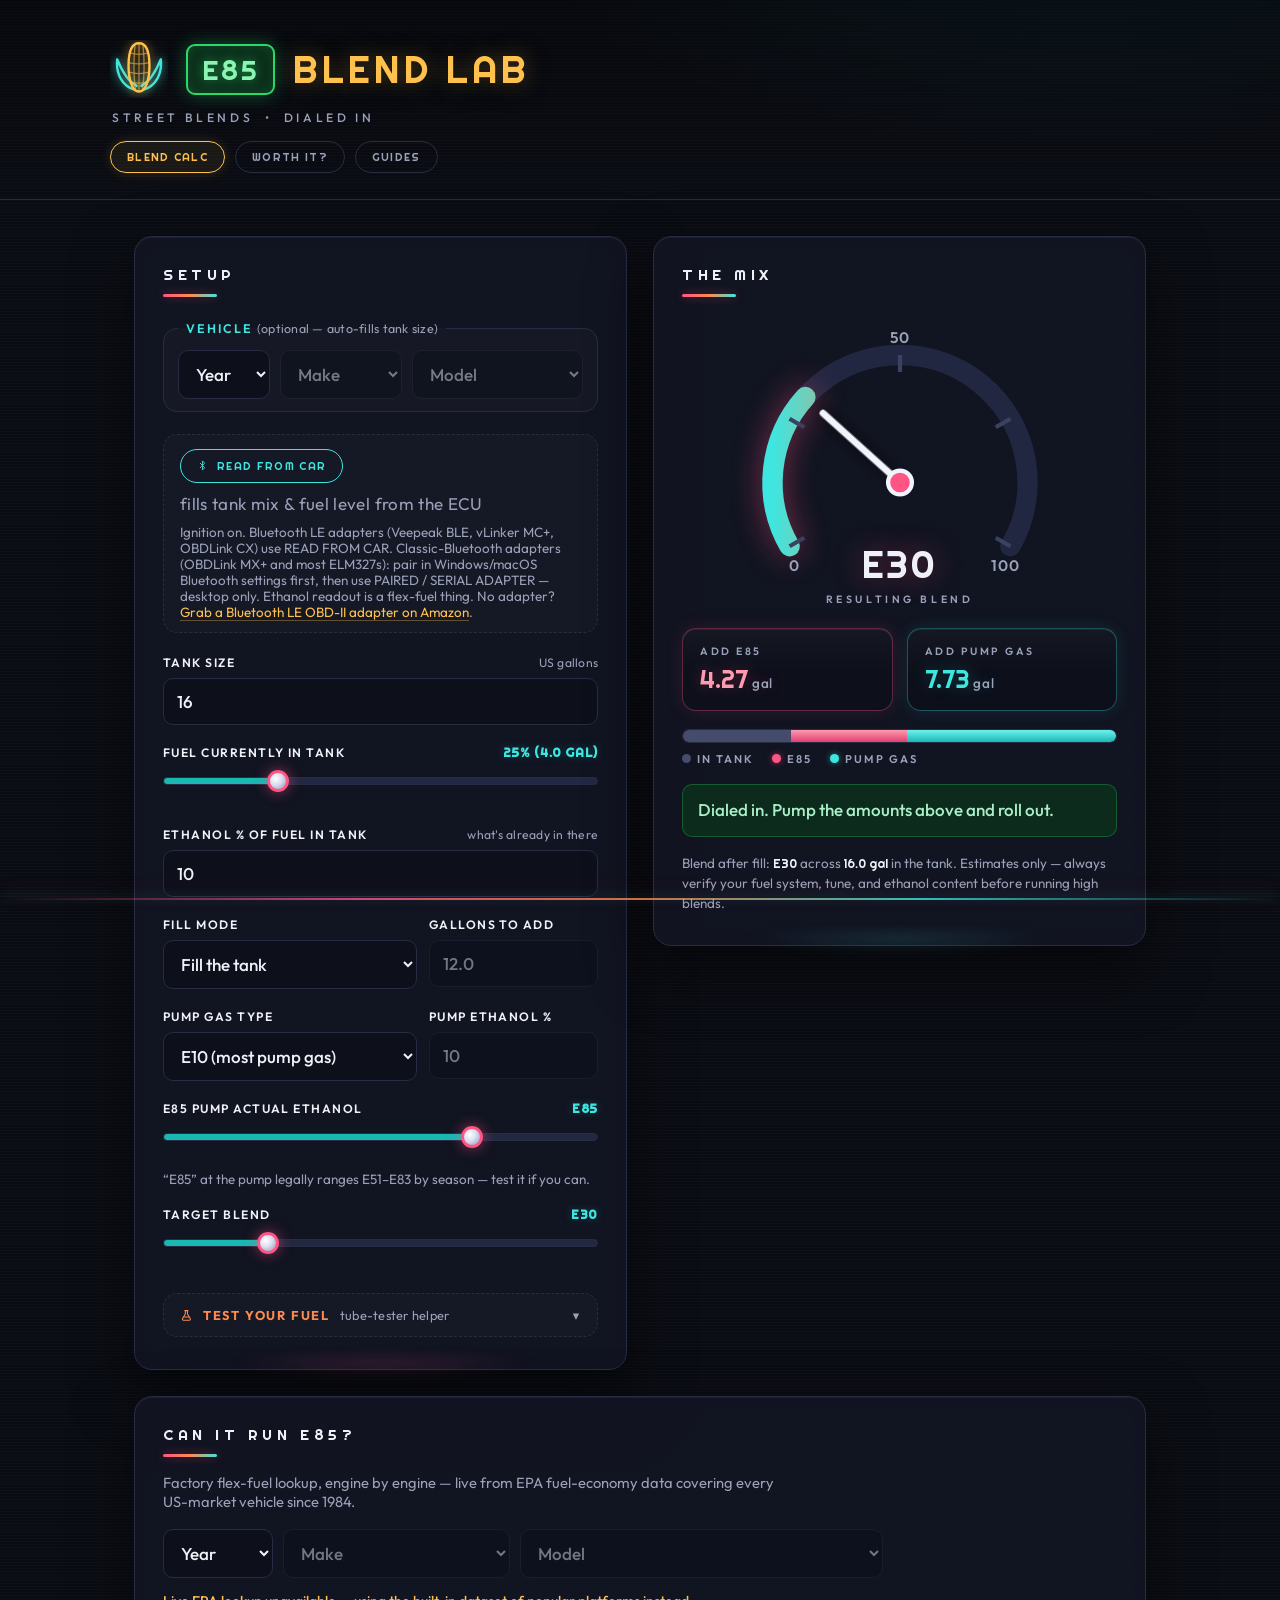
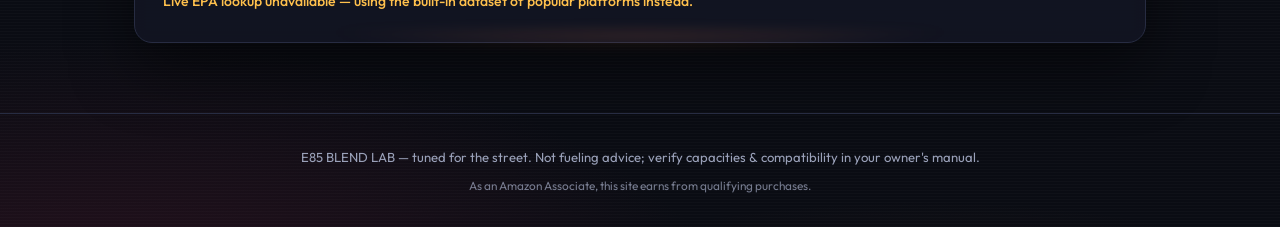
==== commit 5aa3af4f: "Alpha: guides section — 9 articles + index, URL presets, GUIDES nav Content (Phase 1+2 of the SEO pl" ====
--- a/index.html
+++ b/index.html
@@ -10,12 +10,12 @@
 <meta property="og:type" content="website">
 <meta property="og:title" content="E85 Blend Lab — Ethanol Mix Calculator">
 <meta property="og:description" content="Dial in your target ethanol blend: tank size, fuel level, pump gas, seasonal E85 — it tells you exactly what to pump.">
-<meta property="og:url" content="https://protechguy.github.io/e85calc/">
-<meta property="og:image" content="https://protechguy.github.io/e85calc/og-image.png">
+<meta property="og:url" content="https://e85calc.com/">
+<meta property="og:image" content="https://e85calc.com/og-image.png">
 <meta property="og:image:width" content="1200">
 <meta property="og:image:height" content="630">
 <meta name="twitter:card" content="summary_large_image">
-<link rel="canonical" href="https://protechguy.github.io/e85calc/">
+<link rel="canonical" href="https://e85calc.com/">
 <link rel="preconnect" href="https://fonts.googleapis.com">
 <link rel="preconnect" href="https://fonts.gstatic.com" crossorigin>
 <link href="https://fonts.googleapis.com/css2?family=Righteous&family=Outfit:wght@400;500;600;700&display=swap" rel="stylesheet">
@@ -28,7 +28,7 @@
   "@context": "https://schema.org",
   "@type": "WebApplication",
   "name": "E85 Blend Lab",
-  "url": "https://protechguy.github.io/e85calc/",
+  "url": "https://e85calc.com/",
   "description": "Free E85 blend calculator: dial in your target ethanol mix from tank size, fuel level, and pump fuel — with factory flex-fuel lookup and OBD-II readout.",
   "applicationCategory": "UtilityApplication",
   "operatingSystem": "Any",
@@ -70,6 +70,7 @@
     <nav class="site-nav" aria-label="Pages">
       <a class="nav-link is-current" href="./" aria-current="page">BLEND CALC</a>
       <a class="nav-link" href="costs.html">WORTH IT?</a>
+      <a class="nav-link" href="guides.html">GUIDES</a>
     </nav>
   </div>
 </header>
--- a/styles.css
+++ b/styles.css
@@ -118,7 +118,7 @@
   text-shadow: 0 0 12px #2bd96aaa;
 }
 
-.logo h1 {
+.logo h1, .logo .logo-text {
   margin: 0;
   display: flex;
   align-items: center;
@@ -131,6 +131,9 @@
   color: var(--amber);
   text-shadow: 0 0 22px #ffc14d55, 0 2px 24px #00000088;
 }
+
+/* on guide pages the article title is the h1 instead of the logo */
+h1.panel-title { font-size: 1.35rem; letter-spacing: .14em; line-height: 1.35; }
 
 .tagline {
   margin: 12px 0 0 2px;
@@ -1007,6 +1010,117 @@
   body.has-quickbar .site-footer { padding-bottom: 96px; }
 }
 
+/* ── Guide articles ─────────────────────────────────────────────────── */
+.panel-article {
+  grid-column: 1 / -1;
+  max-width: 800px;
+  width: 100%;
+  margin: 0 auto;
+  justify-self: center;
+}
+
+.crumb {
+  display: inline-block;
+  margin-bottom: 14px;
+  font-size: .78rem;
+  font-weight: 600;
+  letter-spacing: .1em;
+  color: var(--text-dim);
+  text-decoration: none;
+}
+
+.crumb:hover, .crumb:focus-visible { color: var(--teal); outline: none; }
+
+.prose { max-width: 68ch; }
+
+.prose h2 {
+  margin: 30px 0 12px;
+  font-family: var(--font-display);
+  font-weight: 400;
+  font-size: 1.05rem;
+  letter-spacing: .08em;
+  color: var(--teal);
+}
+
+.prose h3 {
+  margin: 22px 0 8px;
+  font-family: var(--font-display);
+  font-weight: 400;
+  font-size: .92rem;
+  letter-spacing: .06em;
+  color: var(--sunset);
+}
+
+.prose p { margin: 0 0 14px; line-height: 1.65; }
+
+.prose ul, .prose ol { margin: 0 0 14px; padding-left: 22px; display: grid; gap: 8px; line-height: 1.55; }
+
+.prose strong { color: var(--amber); font-weight: 600; }
+
+.prose a:not(.btn-neon) { color: var(--teal); text-decoration: underline; text-decoration-color: #3ee6e055; text-underline-offset: 3px; }
+.prose a:not(.btn-neon):hover { text-decoration-color: var(--teal); }
+
+.lede { font-size: 1.05rem; color: var(--text); }
+
+/* call-to-action row at the bottom of guides */
+.cta-row {
+  display: flex;
+  flex-wrap: wrap;
+  gap: 12px;
+  margin: 26px 0 6px;
+}
+
+a.btn-neon { text-decoration: none; display: inline-flex; align-items: center; gap: 6px; }
+
+a.btn-magenta {
+  border-color: var(--magenta);
+  color: var(--magenta-hot);
+}
+
+a.btn-magenta:hover, a.btn-magenta:focus-visible {
+  background: #ff558514;
+  box-shadow: 0 0 14px #ff558555;
+  outline: none;
+}
+
+/* guides index cards */
+.guide-list {
+  list-style: none;
+  margin: 0;
+  padding: 0;
+  display: grid;
+  gap: 12px;
+}
+
+.guide-list a {
+  display: block;
+  padding: 16px 18px;
+  border: 1px solid var(--line);
+  border-radius: 14px;
+  background: var(--panel-deep);
+  text-decoration: none;
+  color: var(--text);
+  transition: border-color .2s, box-shadow .2s;
+}
+
+.guide-list a:hover, .guide-list a:focus-visible {
+  border-color: var(--teal);
+  box-shadow: 0 0 16px #3ee6e022;
+  outline: none;
+}
+
+.guide-list .g-title {
+  display: block;
+  font-family: var(--font-display);
+  font-weight: 400;
+  font-size: .95rem;
+  letter-spacing: .05em;
+  margin-bottom: 5px;
+  color: var(--amber);
+}
+
+.guide-list .g-desc { display: block; font-size: .88rem; color: var(--text-dim); line-height: 1.45; }
+
 /* ── Motion preferences ─────────────────────────────────────────────── */
 @media (prefers-reduced-motion: reduce) {
   .gauge-fill, .gauge-needle, .mix-seg, .quickbar { transition: none; }
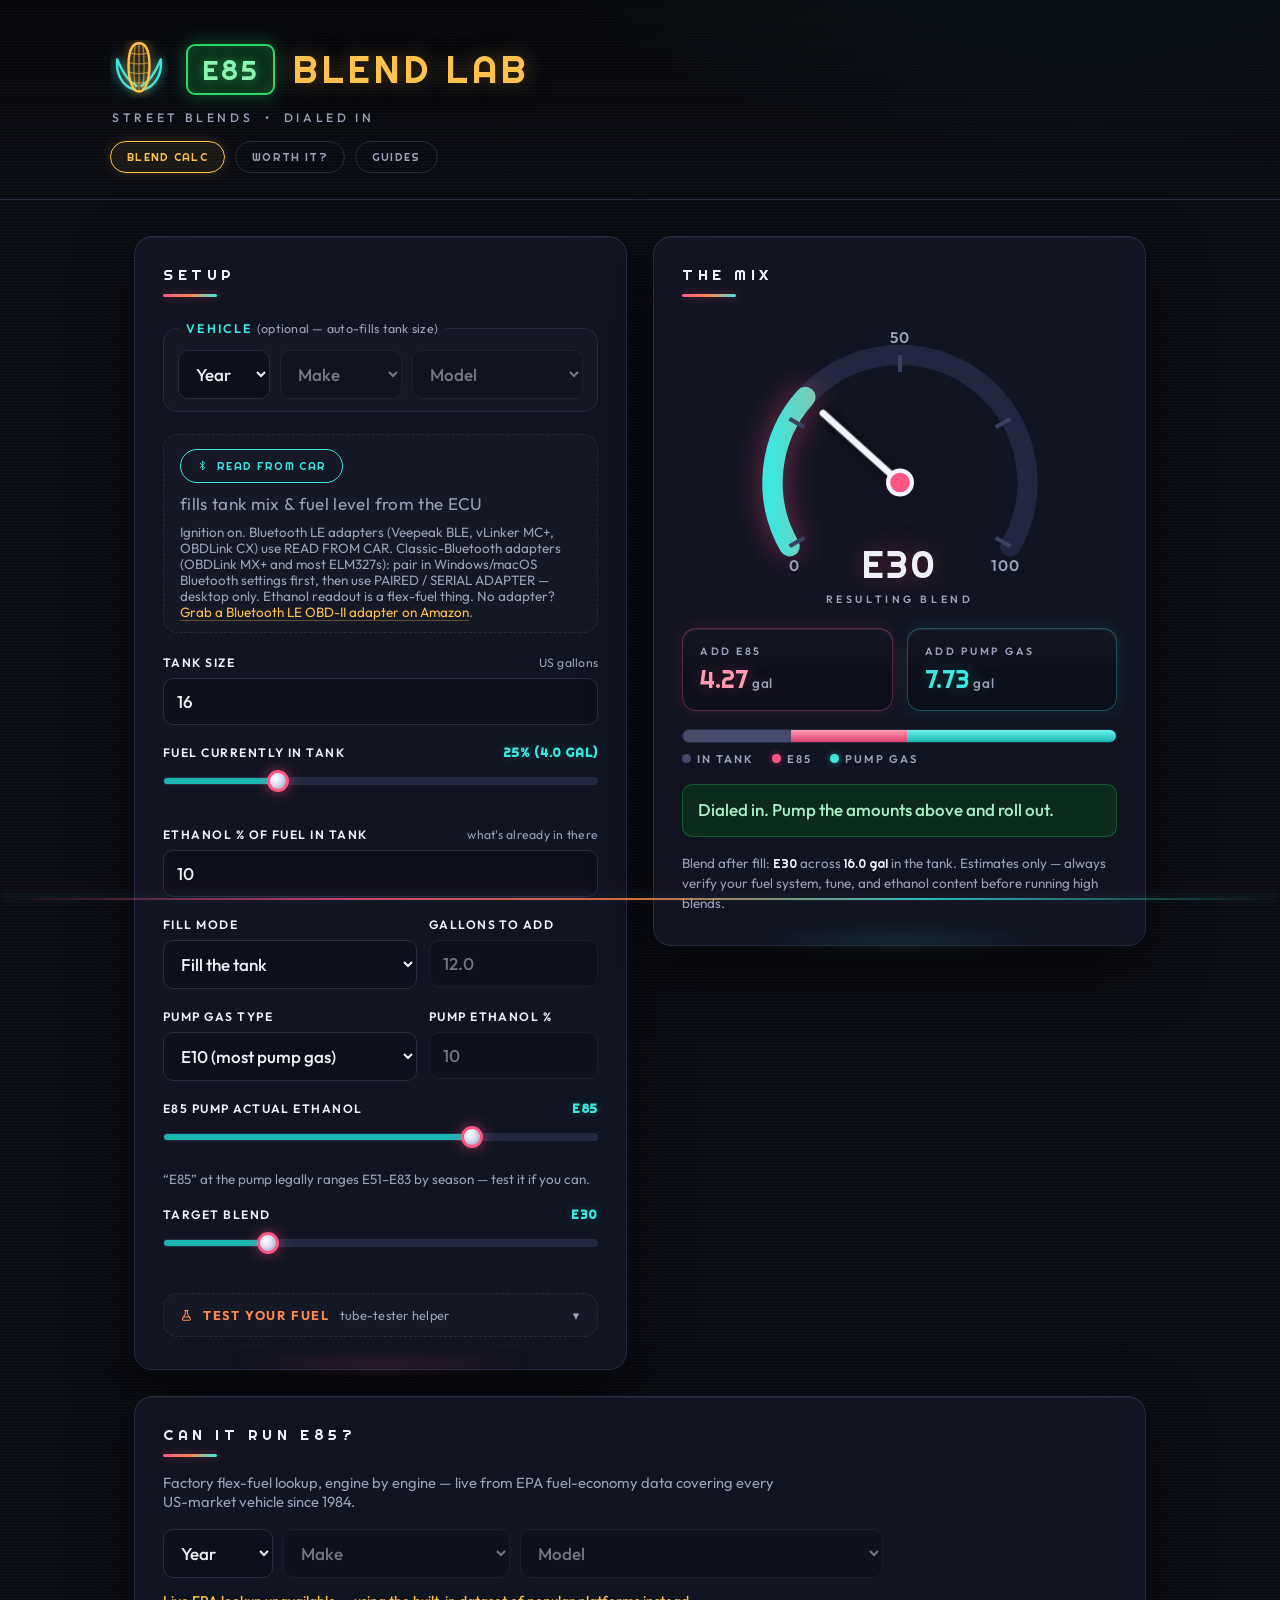
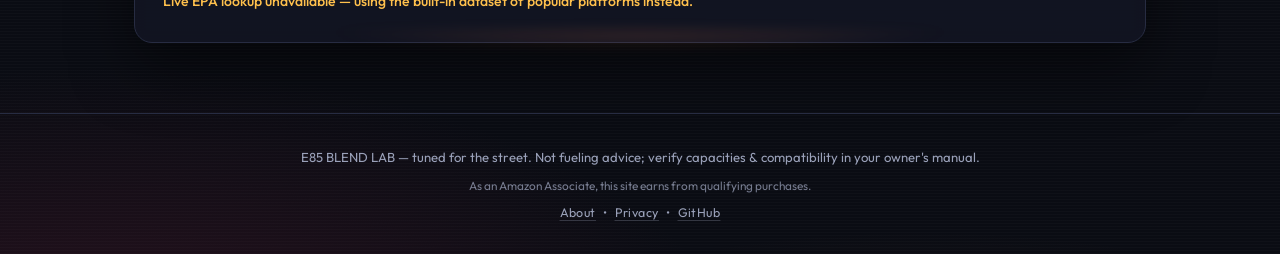
==== commit e21792b0: "SEO batch 6: breadcrumbs, About/Privacy pages, footer links, lastmod - BreadcrumbList JSON-LD (Home " ====
--- a/index.html
+++ b/index.html
@@ -318,6 +318,7 @@
 <footer class="site-footer">
   <p>E85 BLEND LAB — tuned for the street. Not fueling advice; verify capacities &amp; compatibility in your owner's manual.</p>
   <p class="aff-disclosure">As an Amazon Associate, this site earns from qualifying purchases.</p>
+  <p class="footer-links"><a href="about.html">About</a> &nbsp;•&nbsp; <a href="privacy.html">Privacy</a> &nbsp;•&nbsp; <a href="https://github.com/protechguy/e85calc" rel="noopener">GitHub</a></p>
 </footer>
 
 <script src="vehicles.js"></script>
--- a/styles.css
+++ b/styles.css
@@ -909,6 +909,18 @@
 
 .aff-disclosure { margin: 8px 0 0; font-size: .74rem; opacity: .75; }
 
+.footer-links { margin: 12px 0 0; font-size: .78rem; letter-spacing: .04em; }
+
+.footer-links a {
+  color: var(--text-dim);
+  text-decoration: underline;
+  text-decoration-color: #9aa1b944;
+  text-underline-offset: 3px;
+  transition: color .2s;
+}
+
+.footer-links a:hover, .footer-links a:focus-visible { color: var(--teal); outline: none; }
+
 .aff-link {
   color: var(--amber);
   text-decoration: underline;
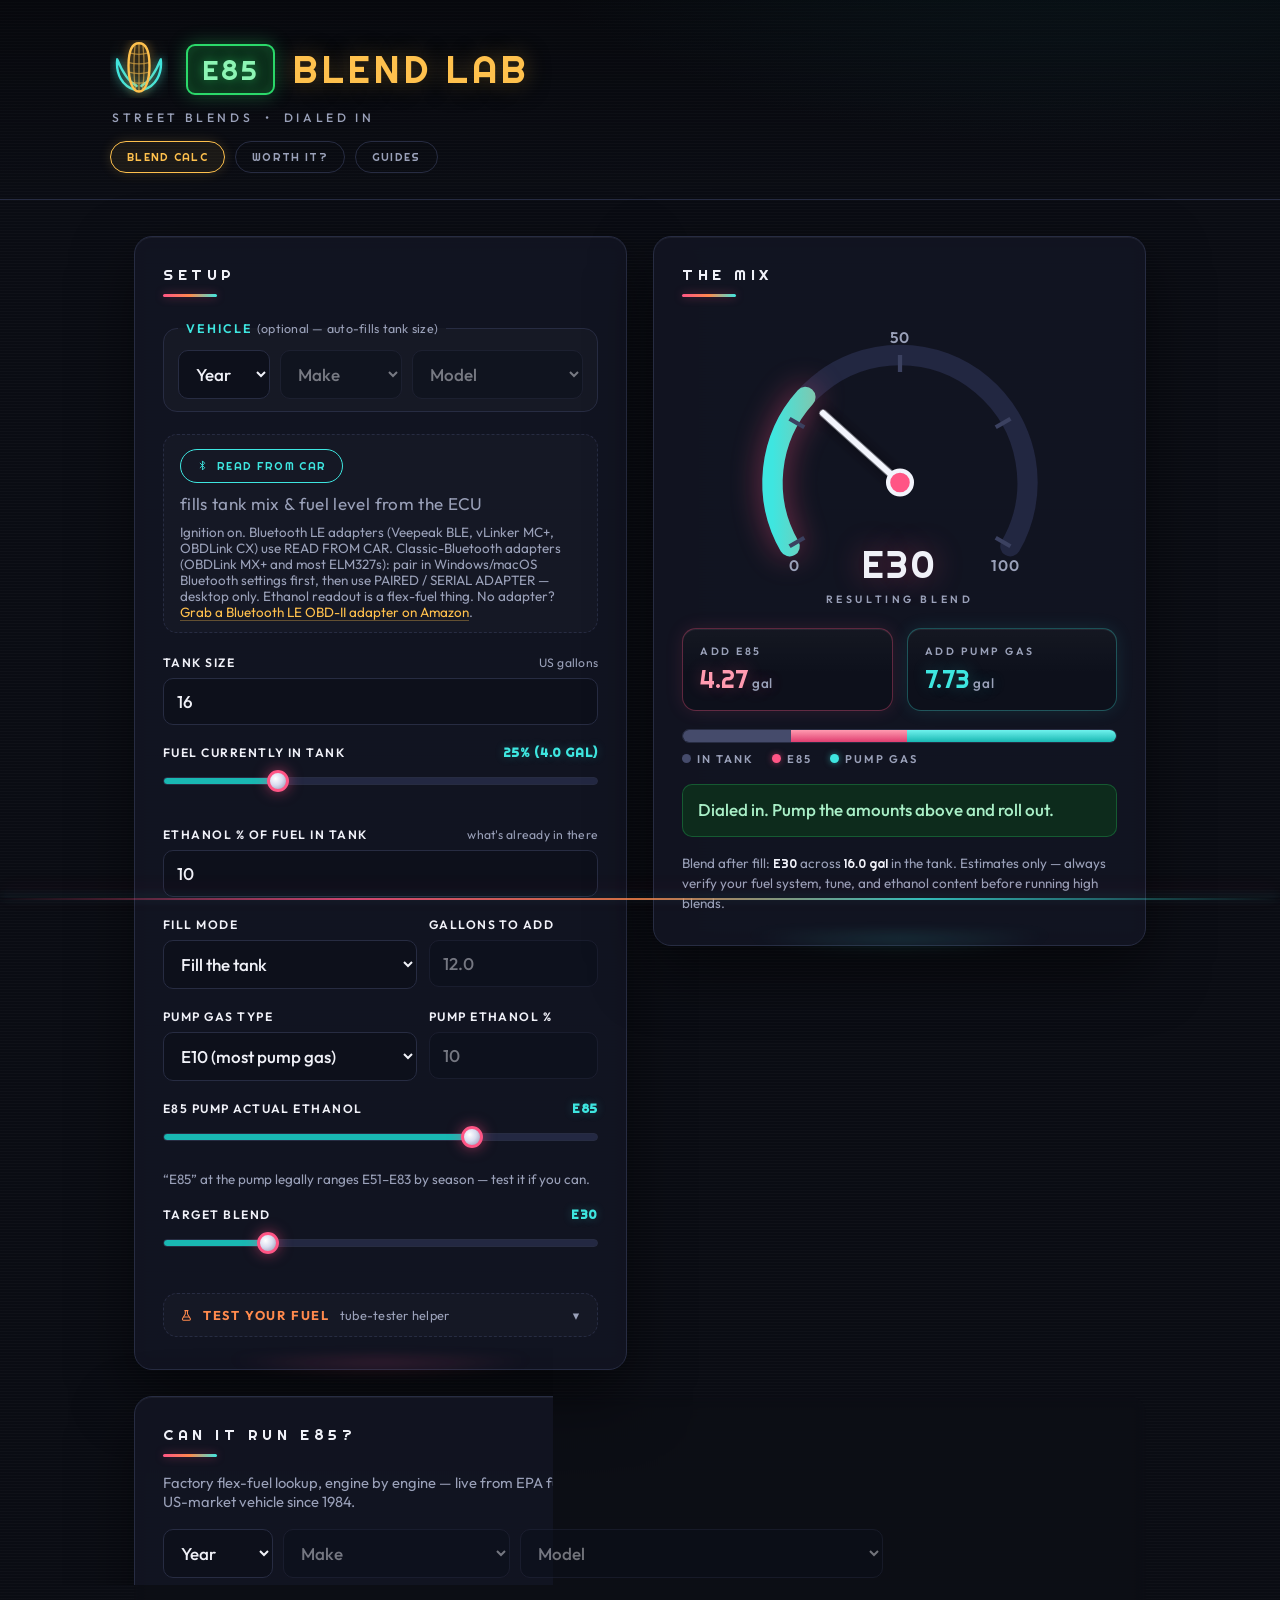
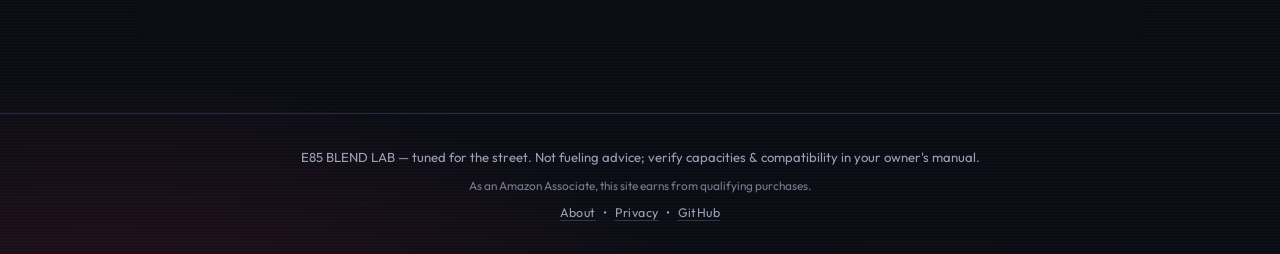
==== commit 5d19c7b2: "Add Google Analytics 4 (G-BTQMP06LL3) - analytics.js: same-origin gtag loader (the strict CSP bans i" ====
--- a/index.html
+++ b/index.html
@@ -16,9 +16,8 @@
 <meta property="og:image:height" content="630">
 <meta name="twitter:card" content="summary_large_image">
 <link rel="canonical" href="https://e85calc.com/">
-<link rel="preconnect" href="https://fonts.googleapis.com">
-<link rel="preconnect" href="https://fonts.gstatic.com" crossorigin>
-<link href="https://fonts.googleapis.com/css2?family=Righteous&family=Outfit:wght@400;500;600;700&display=swap" rel="stylesheet">
+<link rel="preload" href="righteous-latin.woff2" as="font" type="font/woff2" crossorigin>
+<link rel="preload" href="outfit-latin.woff2" as="font" type="font/woff2" crossorigin>
 <link rel="stylesheet" href="styles.css">
 <link rel="icon" href="icon.svg" type="image/svg+xml">
 <link rel="apple-touch-icon" href="apple-touch-icon.png">
@@ -35,6 +34,7 @@
   "offers": { "@type": "Offer", "price": "0", "priceCurrency": "USD" }
 }
 </script>
+<script src="analytics.js" async></script>
 </head>
 <body>
 
--- a/styles.css
+++ b/styles.css
@@ -3,6 +3,23 @@
    Sunset-strip aesthetic: asphalt ground, glassy panels, magenta/teal
    neon with a warm sunset accent.
    ═══════════════════════════════════════════════════════════════════════ */
+
+/* Self-hosted fonts (latin subsets) — no third-party connection before paint */
+@font-face {
+  font-family: "Righteous";
+  font-style: normal;
+  font-weight: 400;
+  font-display: swap;
+  src: url("righteous-latin.woff2") format("woff2");
+}
+
+@font-face {
+  font-family: "Outfit";
+  font-style: normal;
+  font-weight: 400 700;
+  font-display: swap;
+  src: url("outfit-latin.woff2") format("woff2");
+}
 
 :root {
   color-scheme: dark;        /* native controls (spinners, dropdowns) in dark */
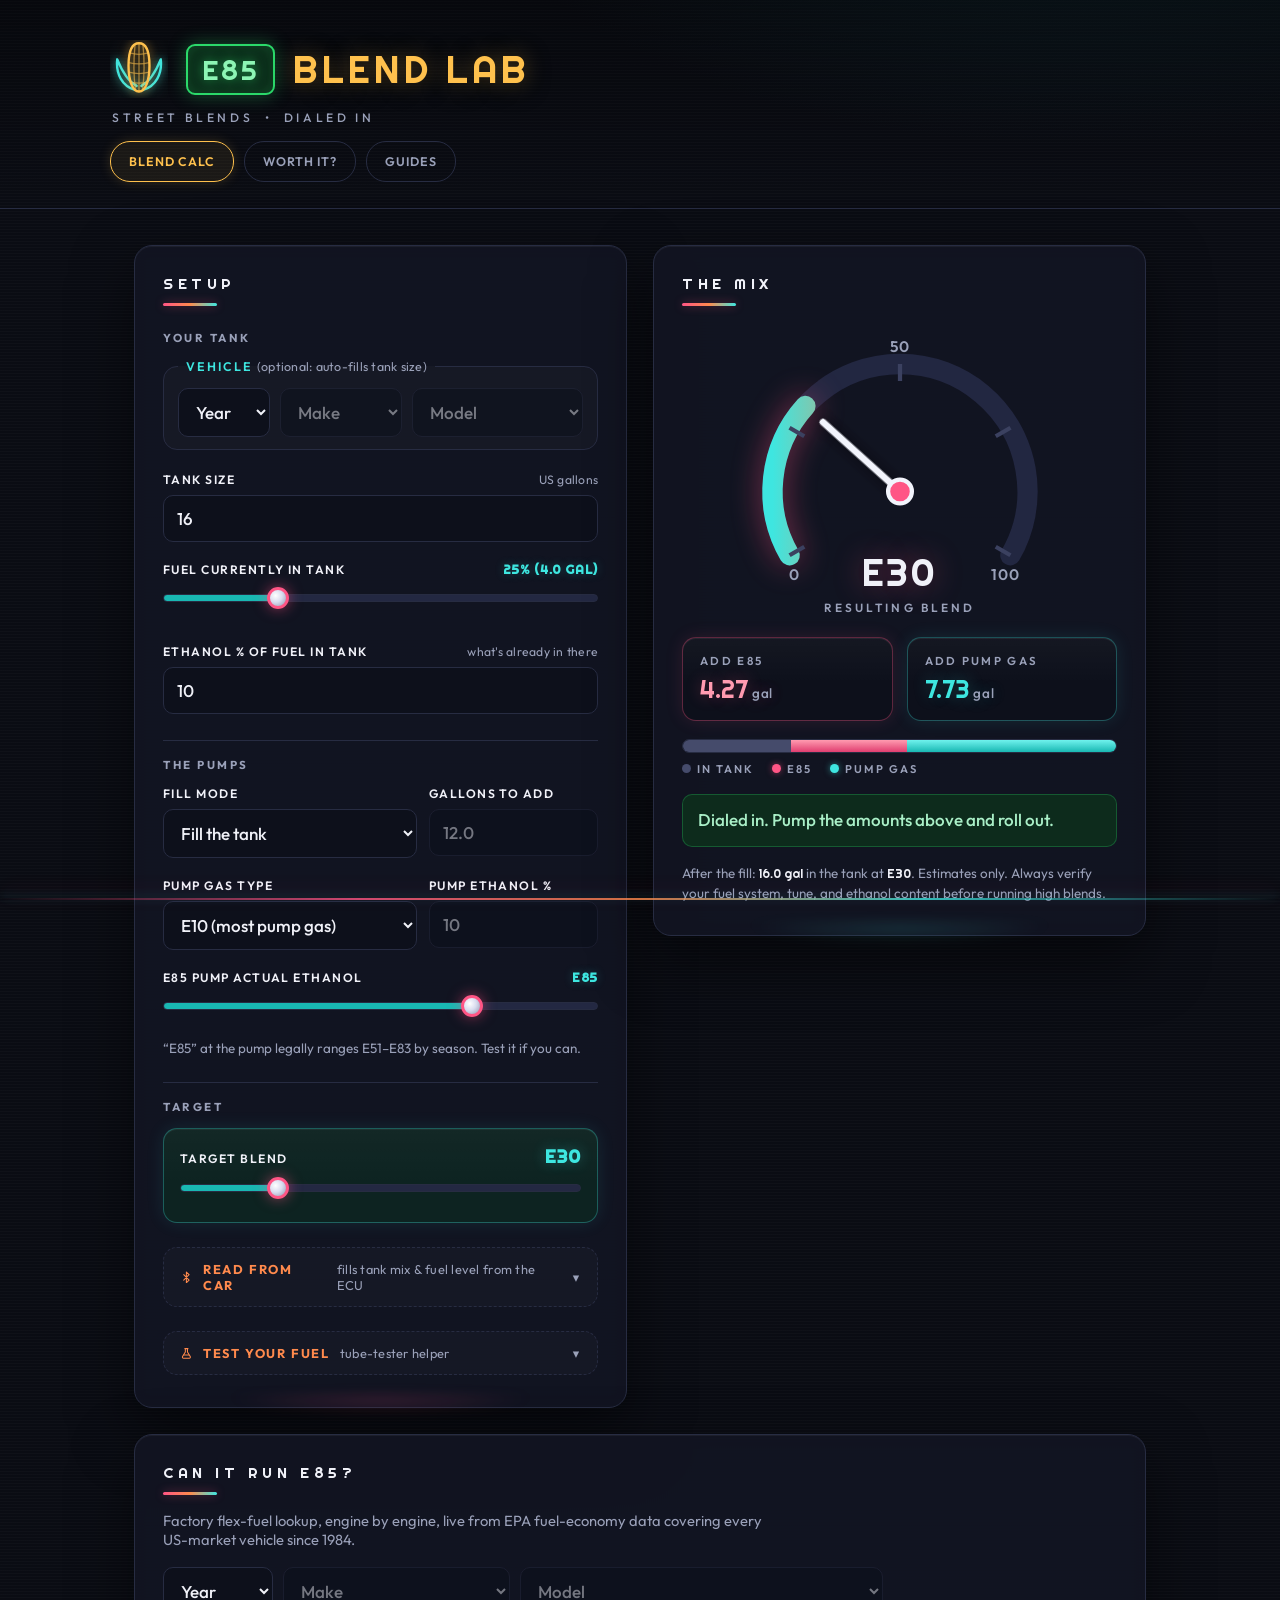
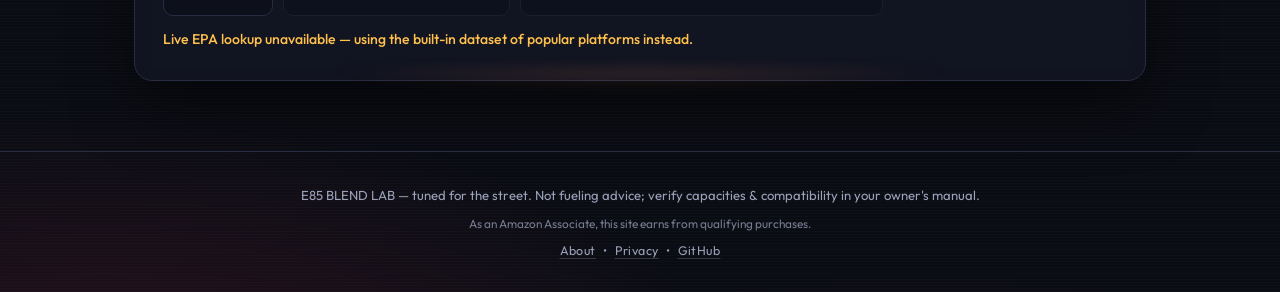
==== commit c5128e78: "Critique fixes: SETUP restructure, warning integrity, typeset, copy Applies the /impeccable critique" ====
--- a/index.html
+++ b/index.html
@@ -9,7 +9,7 @@
 <meta name="theme-color" content="#0a0c13">
 <meta property="og:type" content="website">
 <meta property="og:title" content="E85 Blend Lab — Ethanol Mix Calculator">
-<meta property="og:description" content="Dial in your target ethanol blend: tank size, fuel level, pump gas, seasonal E85 — it tells you exactly what to pump.">
+<meta property="og:description" content="Dial in your target ethanol blend from tank size, fuel level, pump gas, and seasonal E85. It tells you exactly what to pump.">
 <meta property="og:url" content="https://e85calc.com/">
 <meta property="og:image" content="https://e85calc.com/og-image.png">
 <meta property="og:image:width" content="1200">
@@ -28,7 +28,7 @@
   "@type": "WebApplication",
   "name": "E85 Blend Lab",
   "url": "https://e85calc.com/",
-  "description": "Free E85 blend calculator: dial in your target ethanol mix from tank size, fuel level, and pump fuel — with factory flex-fuel lookup and OBD-II readout.",
+  "description": "Free E85 blend calculator: dial in your target ethanol mix from tank size, fuel level, and pump fuel, with factory flex-fuel lookup and OBD-II readout.",
   "applicationCategory": "UtilityApplication",
   "operatingSystem": "Any",
   "offers": { "@type": "Offer", "price": "0", "priceCurrency": "USD" }
@@ -39,7 +39,7 @@
 <body>
 
 <noscript>
-  <p class="noscript-banner">This calculator needs JavaScript to run the blend math — enable it and reload.</p>
+  <p class="noscript-banner">This calculator needs JavaScript to run the blend math. Enable it and reload.</p>
 </noscript>
 
 <header class="site-header">
@@ -81,8 +81,15 @@
   <section class="panel panel-inputs" aria-labelledby="inputs-title">
     <h2 id="inputs-title" class="panel-title">SETUP</h2>
 
+    <p id="restored-note" class="restored-note" hidden>
+      Restored your last setup.
+      <button type="button" id="reset-defaults" class="btn-link">Reset to defaults</button>
+    </p>
+
+    <h3 class="group-label">YOUR TANK</h3>
+
     <fieldset class="veh-picker">
-      <legend>VEHICLE <span class="optional">(optional — auto-fills tank size)</span></legend>
+      <legend>VEHICLE <span class="optional">(optional: auto-fills tank size)</span></legend>
       <div class="veh-row">
         <select id="veh-year" aria-label="Vehicle year">
           <option value="">Year</option>
@@ -97,8 +104,72 @@
       <div id="veh-note" class="veh-note" role="status"></div>
     </fieldset>
 
-    <!-- OBD-II readout — only revealed where Web Bluetooth / Web Serial exist -->
-    <div id="obd-reader" class="obd-reader" hidden>
+    <div class="field">
+      <label for="tank-size">TANK SIZE <span class="hint">US gallons</span></label>
+      <input type="number" id="tank-size" min="1" max="60" step="0.1" value="16" inputmode="decimal">
+    </div>
+
+    <div class="field">
+      <label for="fuel-level">FUEL CURRENTLY IN TANK <output id="fuel-level-out" for="fuel-level">25% (4.0 gal)</output></label>
+      <input type="range" id="fuel-level" min="0" max="100" step="1" value="25">
+    </div>
+
+    <div class="field">
+      <label for="current-eth">ETHANOL % OF FUEL IN TANK <span class="hint">what's already in there</span></label>
+      <input type="number" id="current-eth" min="0" max="100" step="1" value="10" inputmode="numeric">
+    </div>
+
+    <h3 class="group-label">THE PUMPS</h3>
+
+    <div class="field-row">
+      <div class="field">
+        <label for="fill-mode">FILL MODE</label>
+        <select id="fill-mode">
+          <option value="full" selected>Fill the tank</option>
+          <option value="partial">Partial fill…</option>
+        </select>
+      </div>
+      <div class="field">
+        <label for="add-gal">GALLONS TO ADD</label>
+        <input type="number" id="add-gal" min="0" step="0.1" value="12" disabled inputmode="decimal">
+      </div>
+    </div>
+
+    <div class="field-row">
+      <div class="field">
+        <label for="pump-type">PUMP GAS TYPE</label>
+        <select id="pump-type">
+          <option value="e10" selected>E10 (most pump gas)</option>
+          <option value="e0">E0 (ethanol-free)</option>
+          <option value="e15">E15</option>
+          <option value="custom">Custom…</option>
+        </select>
+      </div>
+      <div class="field">
+        <label for="pump-eth">PUMP ETHANOL %</label>
+        <input type="number" id="pump-eth" min="0" max="100" step="1" value="10" disabled inputmode="numeric">
+      </div>
+    </div>
+
+    <div class="field">
+      <label for="e85-eth">E85 PUMP ACTUAL ETHANOL <output id="e85-eth-out" for="e85-eth">E85</output></label>
+      <input type="range" id="e85-eth" min="51" max="98" step="1" value="85">
+      <p class="hint-block">“E85” at the pump legally ranges E51–E83 by season. Test it if you can.</p>
+    </div>
+
+    <h3 class="group-label">TARGET</h3>
+
+    <div class="field field-target">
+      <label for="target-eth">TARGET BLEND <output id="target-eth-out" for="target-eth">E30</output></label>
+      <input type="range" id="target-eth" min="10" max="98" step="1" value="30" class="target-slider">
+    </div>
+
+    <!-- OBD-II readout: only revealed where Web Bluetooth / Web Serial exist -->
+    <details class="tester" id="obd-reader" hidden>
+      <summary>
+        <svg class="ico" viewBox="0 0 24 24" aria-hidden="true"><path d="M7 7l10 10-5 5V2l5 5L7 17"/></svg>
+        READ FROM CAR <span class="optional">fills tank mix &amp; fuel level from the ECU</span>
+      </summary>
       <div class="obd-row">
         <button type="button" id="obd-btn" class="btn-neon">
           <svg class="ico" viewBox="0 0 24 24" aria-hidden="true"><path d="M7 7l10 10-5 5V2l5 5L7 17"/></svg>
@@ -108,73 +179,16 @@
           <svg class="ico" viewBox="0 0 24 24" aria-hidden="true"><path d="M4 9h16v6a2 2 0 0 1-2 2H6a2 2 0 0 1-2-2V9z"/><path d="M8 9V6m8 3V6M12 17v4"/></svg>
           PAIRED / SERIAL ADAPTER
         </button>
-        <span class="optional">fills tank mix &amp; fuel level from the ECU</span>
       </div>
       <p id="obd-status" class="obd-status" role="status"></p>
       <p class="hint-block">
-        Ignition on. Bluetooth&nbsp;LE adapters (Veepeak BLE, vLinker MC+, OBDLink&nbsp;CX)
-        use READ FROM CAR. Classic-Bluetooth adapters (OBDLink&nbsp;MX+ and most ELM327s):
-        pair in Windows/macOS Bluetooth settings first, then use PAIRED&nbsp;/&nbsp;SERIAL
-        ADAPTER — desktop only. Ethanol readout is a flex-fuel thing.
+        Ignition on. Bluetooth&nbsp;LE adapters connect straight from this page with
+        READ FROM CAR. Classic-Bluetooth adapters like the OBDLink&nbsp;MX+ pair with
+        your computer first, then use PAIRED&nbsp;/&nbsp;SERIAL ADAPTER (desktop only).
+        Ethanol readout needs a flex-fuel car.
         No adapter? <a class="aff-link" href="https://www.amazon.com/s?k=bluetooth+le+obd2+adapter&amp;tag=dosecomp-20" target="_blank" rel="sponsored noopener">Grab a Bluetooth&nbsp;LE OBD-II adapter on Amazon</a>.
       </p>
-    </div>
-
-    <div class="field">
-      <label for="tank-size">TANK SIZE <span class="hint">US gallons</span></label>
-      <input type="number" id="tank-size" min="1" max="60" step="0.1" value="16" inputmode="decimal">
-    </div>
-
-    <div class="field">
-      <label for="fuel-level">FUEL CURRENTLY IN TANK <output id="fuel-level-out" for="fuel-level">25% (4.0 gal)</output></label>
-      <input type="range" id="fuel-level" min="0" max="100" step="1" value="25">
-    </div>
-
-    <div class="field">
-      <label for="current-eth">ETHANOL % OF FUEL IN TANK <span class="hint">what's already in there</span></label>
-      <input type="number" id="current-eth" min="0" max="100" step="1" value="10" inputmode="numeric">
-    </div>
-
-    <div class="field-row">
-      <div class="field">
-        <label for="fill-mode">FILL MODE</label>
-        <select id="fill-mode">
-          <option value="full" selected>Fill the tank</option>
-          <option value="partial">Partial fill…</option>
-        </select>
-      </div>
-      <div class="field">
-        <label for="add-gal">GALLONS TO ADD</label>
-        <input type="number" id="add-gal" min="0" step="0.1" value="12" disabled inputmode="decimal">
-      </div>
-    </div>
-
-    <div class="field-row">
-      <div class="field">
-        <label for="pump-type">PUMP GAS TYPE</label>
-        <select id="pump-type">
-          <option value="e10" selected>E10 (most pump gas)</option>
-          <option value="e0">E0 (ethanol-free)</option>
-          <option value="e15">E15</option>
-          <option value="custom">Custom…</option>
-        </select>
-      </div>
-      <div class="field">
-        <label for="pump-eth">PUMP ETHANOL %</label>
-        <input type="number" id="pump-eth" min="0" max="100" step="1" value="10" disabled inputmode="numeric">
-      </div>
-    </div>
-
-    <div class="field">
-      <label for="e85-eth">E85 PUMP ACTUAL ETHANOL <output id="e85-eth-out" for="e85-eth">E85</output></label>
-      <input type="range" id="e85-eth" min="51" max="98" step="1" value="85">
-      <p class="hint-block">“E85” at the pump legally ranges E51–E83 by season — test it if you can.</p>
-    </div>
-
-    <div class="field field-target">
-      <label for="target-eth">TARGET BLEND <output id="target-eth-out" for="target-eth">E30</output></label>
-      <input type="range" id="target-eth" min="10" max="98" step="1" value="30" class="target-slider">
-    </div>
+    </details>
 
     <details class="tester">
       <summary>
@@ -183,8 +197,8 @@
       </summary>
       <p class="hint-block">
         Fill the tube with water to a line, top up with fuel, cap and shake, then
-        let it settle. Ethanol bonds to the water and raises the separation line —
-        enter the three readings and skip the printed scale.
+        let it settle. Ethanol bonds to the water and raises the separation line.
+        Enter the three readings and skip the printed scale.
       </p>
       <div class="tester-row">
         <div class="field">
@@ -205,8 +219,8 @@
         <button type="button" id="test-use-e85" class="btn-neon" disabled>USE FOR E85 PUMP</button>
         <button type="button" id="test-use-tank" class="btn-neon" disabled>USE FOR TANK MIX</button>
       </div>
-      <p class="hint-block">Approximate — ignores the small volume shrink when water and ethanol mix, same as most testers' printed scales.</p>
-      <p class="hint-block">No tester yet? <a class="aff-link" href="https://www.amazon.com/s?k=e85+ethanol+fuel+test+kit&amp;tag=dosecomp-20" target="_blank" rel="sponsored noopener">Grab a tube tester on Amazon</a> — a few bucks, lives in the glovebox.</p>
+      <p class="hint-block">Approximate: it ignores the small volume shrink when water and ethanol mix, same as most testers' printed scales.</p>
+      <p class="hint-block">No tester yet? <a class="aff-link" href="https://www.amazon.com/s?k=e85+ethanol+fuel+test+kit&amp;tag=dosecomp-20" target="_blank" rel="sponsored noopener">Grab a tube tester on Amazon</a>. A few bucks, lives in the glovebox.</p>
     </details>
   </section>
 
@@ -271,8 +285,8 @@
     <p id="status-msg" class="status ok" role="status"></p>
 
     <p class="fine-print">
-      Blend after fill: <strong id="final-blend">E30</strong> across
-      <strong id="final-total">16.0 gal</strong> in the tank. Estimates only — always verify
+      After the fill: <strong id="final-total">16.0 gal</strong> in the tank at
+      <strong id="final-blend">E30</strong>. Estimates only. Always verify
       your fuel system, tune, and ethanol content before running high blends.
     </p>
   </section>
@@ -281,7 +295,7 @@
   <section class="panel panel-compat" aria-labelledby="compat-title">
     <h2 id="compat-title" class="panel-title">CAN IT RUN E85?</h2>
     <p class="compat-intro">
-      Factory flex-fuel lookup, engine by engine — live from EPA fuel-economy
+      Factory flex-fuel lookup, engine by engine, live from EPA fuel-economy
       data covering every US-market vehicle since 1984.
     </p>
 
@@ -307,6 +321,7 @@
 </main>
 
 <button type="button" id="quickbar" class="quickbar" aria-label="Jump to results">
+  <span id="qb-alert" class="qb-alert" hidden aria-hidden="true">!</span>
   <span id="qb-blend" class="quickbar-blend">E30</span>
   <span class="quickbar-adds">
     <span class="qb-e85">E85 <span id="qb-e85">0.0</span> gal</span>
--- a/styles.css
+++ b/styles.css
@@ -168,10 +168,11 @@
 }
 
 .nav-link {
-  font-family: var(--font-display);
-  font-size: .68rem;
-  letter-spacing: .12em;
-  padding: 8px 16px;
+  font-family: var(--font-ui);
+  font-weight: 600;
+  font-size: .78rem;
+  letter-spacing: .08em;
+  padding: 12px 18px;
   border-radius: 20px;
   border: 1px solid var(--line);
   color: var(--text-dim);
@@ -246,7 +247,49 @@
   color: var(--text);
 }
 
-.panel-title .num { display: none; }
+/* setup-panel group labels: quiet wayfinding between field clusters */
+.group-label {
+  margin: 26px 0 14px;
+  padding-top: 16px;
+  border-top: 1px solid var(--line);
+  font-family: var(--font-ui);
+  font-weight: 700;
+  font-size: .72rem;
+  letter-spacing: .22em;
+  color: var(--text-dim);
+}
+
+.panel-title + .restored-note + .group-label,
+.panel-title + .group-label {
+  margin-top: 0;
+  padding-top: 0;
+  border-top: none;
+}
+
+/* restored-state cue + reset */
+.restored-note {
+  margin: -10px 0 16px;
+  font-size: .82rem;
+  color: var(--text-dim);
+}
+
+.btn-link {
+  font: inherit;
+  font-weight: 600;
+  color: var(--teal);
+  background: none;
+  border: none;
+  padding: 0;
+  cursor: pointer;
+  text-decoration: underline;
+  text-decoration-color: #3ee6e055;
+  text-underline-offset: 3px;
+}
+
+.btn-link:hover, .btn-link:focus-visible {
+  text-decoration-color: var(--teal);
+  outline: none;
+}
 
 .panel-title::after {
   content: "";
@@ -290,10 +333,10 @@
 .veh-note:empty { display: none; }
 
 .badge, .badge-tank {
-  font-family: var(--font-display);
-  font-size: .6rem;
-  font-weight: 400;
-  letter-spacing: .1em;
+  font-family: var(--font-ui);
+  font-size: .68rem;
+  font-weight: 600;
+  letter-spacing: .08em;
   padding: 5px 10px;
   border-radius: 20px;
   white-space: nowrap;
@@ -399,7 +442,7 @@
   background: transparent;
   outline: none;
   cursor: pointer;
-  touch-action: manipulation;
+  touch-action: pan-y; /* vertical swipes scroll the page; horizontal adjusts */
 }
 
 input[type="range"]:focus-visible {
@@ -446,6 +489,20 @@
   --track: linear-gradient(90deg, #1d4a48, #7a4327, #8f2f4a);
 }
 
+/* the target is the tool's central decision: give it its own surface */
+.field-target {
+  padding: 16px 16px 8px;
+  border: 1px solid #3ee6e04d;
+  border-radius: 14px;
+  background: linear-gradient(180deg, #ffffff06, transparent 60%), #0d2321;
+  box-shadow: 0 0 18px #3ee6e01a, inset 0 1px 0 #ffffff0d;
+}
+
+.field-target output {
+  font-size: 1.15rem;
+  text-shadow: 0 0 14px #3ee6e055;
+}
+
 /* ── Tube-tester helper ─────────────────────────────────────────────── */
 .tester {
   margin-top: 24px;
@@ -586,9 +643,9 @@
 
 .gauge-label {
   display: block;
-  font-size: .66rem;
-  font-weight: 600;
-  letter-spacing: .34em;
+  font-size: .74rem;
+  font-weight: 600;
+  letter-spacing: .26em;
   color: var(--text-dim);
   margin-top: 4px;
 }
@@ -613,9 +670,9 @@
 
 .order-label {
   display: block;
-  font-size: .66rem;
-  font-weight: 600;
-  letter-spacing: .24em;
+  font-size: .72rem;
+  font-weight: 600;
+  letter-spacing: .2em;
   color: var(--text-dim);
   margin-bottom: 5px;
 }
@@ -835,10 +892,11 @@
 }
 
 .btn-neon {
-  font-family: var(--font-display);
-  font-size: .68rem;
-  letter-spacing: .12em;
-  padding: 9px 16px;
+  font-family: var(--font-ui);
+  font-weight: 600;
+  font-size: .75rem;
+  letter-spacing: .08em;
+  padding: 10px 16px;
   border-radius: 20px;
   border: 1px solid var(--teal);
   background: transparent;
@@ -1150,6 +1208,62 @@
 
 .guide-list .g-desc { display: block; font-size: .88rem; color: var(--text-dim); line-height: 1.45; }
 
+/* ── Critique-pass components ───────────────────────────────────────── */
+
+/* quick-bar warning state: clamped or impossible blends must be visible
+   at the point of action, which on mobile is this bar */
+.quickbar.qb-warn {
+  border-color: #ffc14d66;
+  background: #221a08ee;
+  box-shadow: 0 12px 40px #000000c0, 0 0 18px #ffc14d22, inset 0 1px 0 #ffffff0d;
+}
+
+.quickbar.qb-warn .quickbar-blend {
+  color: var(--amber);
+  text-shadow: 0 0 12px #ffc14d55;
+}
+
+.qb-alert {
+  display: inline-flex;
+  align-items: center;
+  justify-content: center;
+  width: 20px;
+  height: 20px;
+  border-radius: 50%;
+  background: var(--amber);
+  color: #221a08;
+  font-weight: 700;
+  font-size: .8rem;
+  flex-shrink: 0;
+}
+
+/* dashed order cards: no confident command when the math says stop */
+.order-dash { color: var(--text-dim); }
+.orders-muted .order-card { opacity: .55; box-shadow: none; }
+
+/* break-even hero number carries the verdict, not a permanent green */
+.be-big.be-warn { color: var(--amber); text-shadow: 0 0 28px #ffc14d55; }
+
+/* typed values outside a field's stated range get a visible nudge */
+input[type="number"]:out-of-range {
+  border-color: #ffc14d88 !important;
+  box-shadow: 0 0 0 3px #ffc14d2e;
+}
+
+/* articles keep clean titles; the gradient underline is the tools' accent */
+.panel-article .panel-title::after { display: none; }
+
+/* OBD helper lives inside a details like the tester */
+.tester .obd-row {
+  display: flex;
+  align-items: center;
+  flex-wrap: wrap;
+  gap: 10px 14px;
+  margin-top: 12px;
+}
+
+.tester .obd-status { margin: 10px 0 0; }
+
 /* ── Motion preferences ─────────────────────────────────────────────── */
 @media (prefers-reduced-motion: reduce) {
   .gauge-fill, .gauge-needle, .mix-seg, .quickbar { transition: none; }
